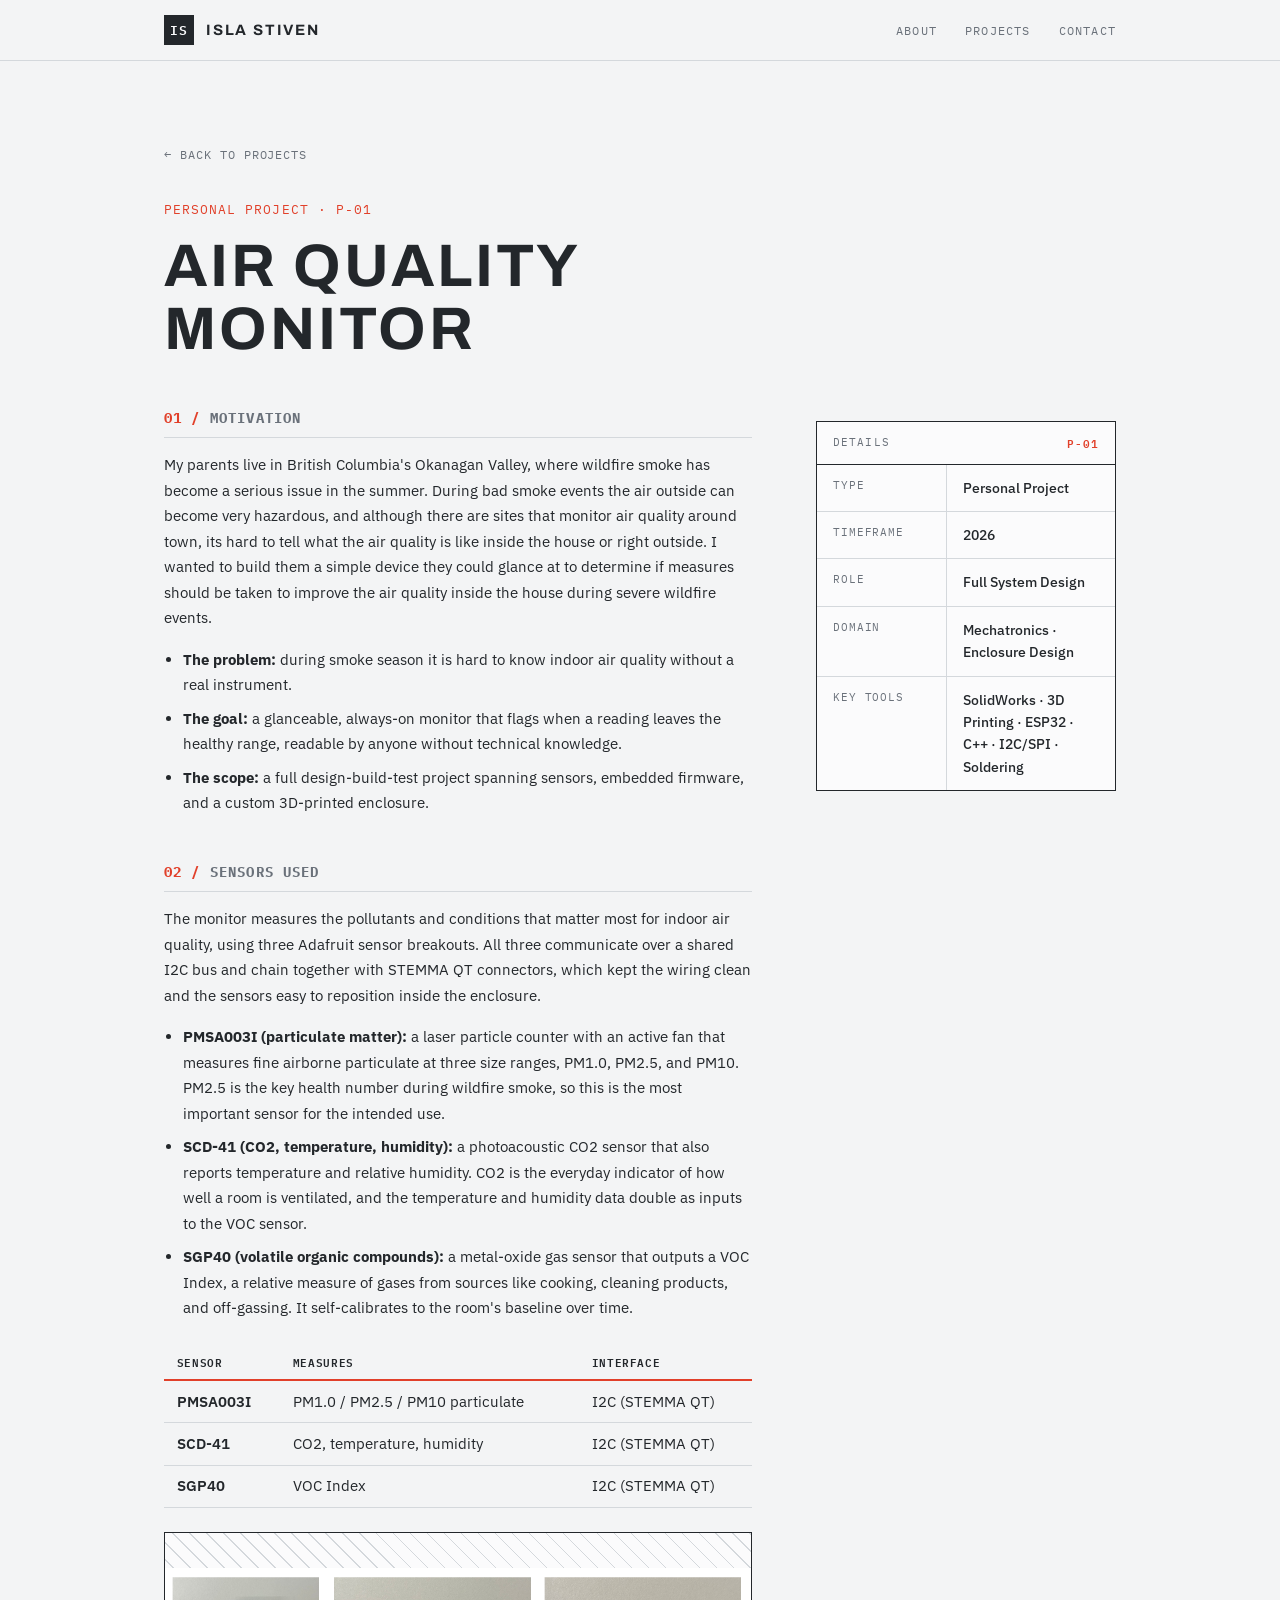
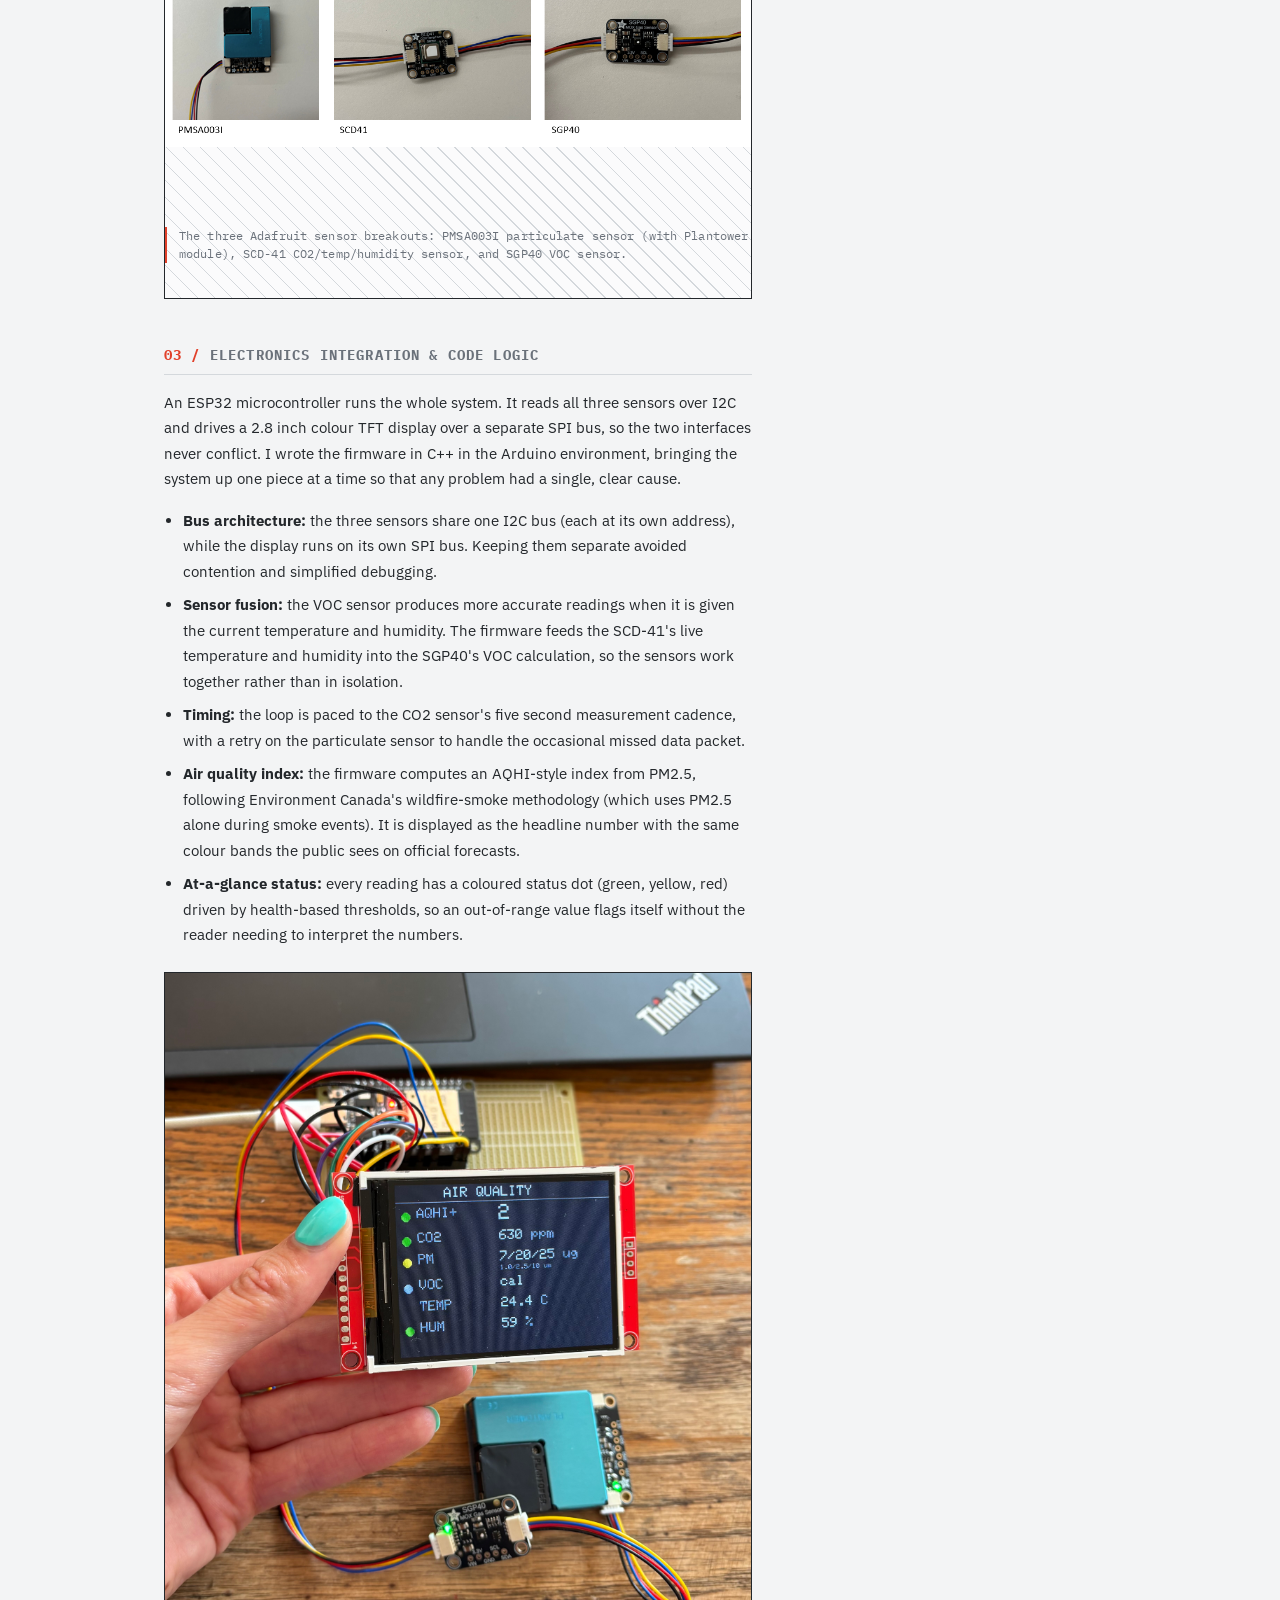
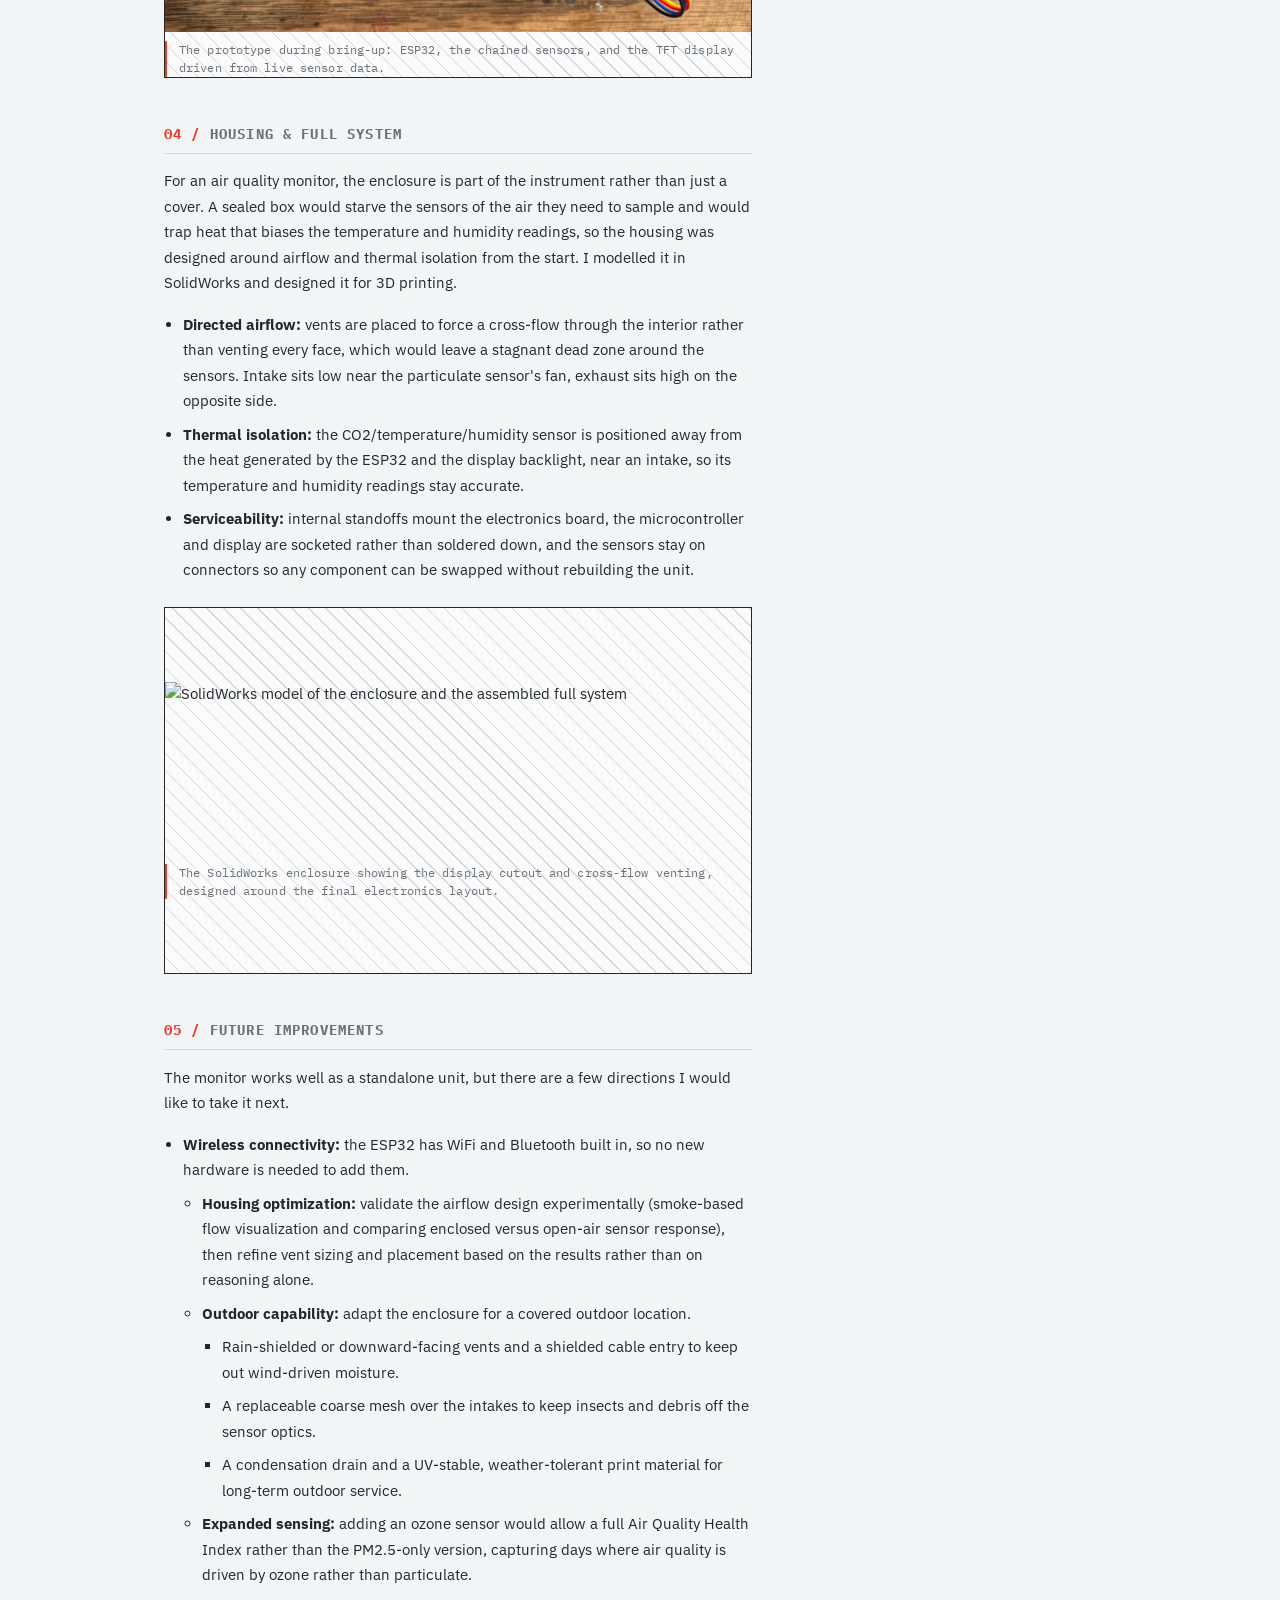
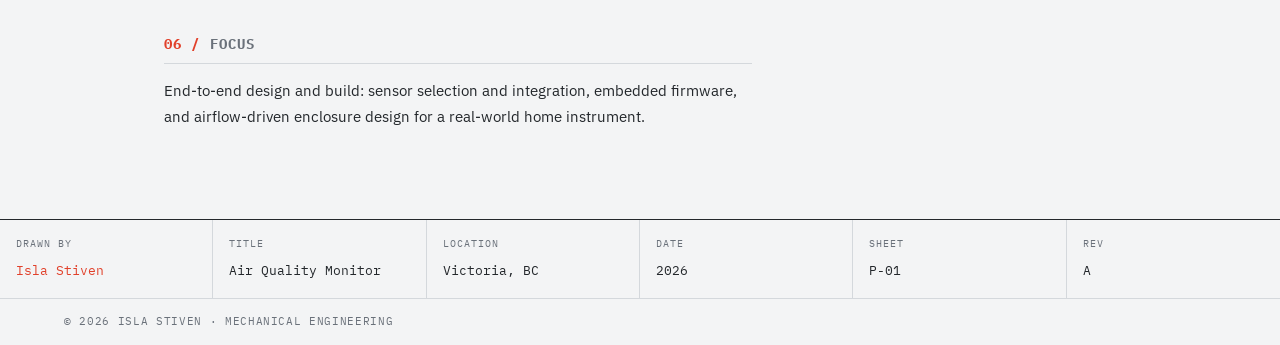
==== project-airquality.html @ faef4d37 "Update project-airquality.html" ====
<!DOCTYPE html>
<html lang="en">
<head>
<meta charset="UTF-8">
<meta name="viewport" content="width=device-width, initial-scale=1.0">
<title>Air Quality Monitor | Isla Stiven</title>
<link rel="preconnect" href="https://fonts.googleapis.com">
<link rel="preconnect" href="https://fonts.gstatic.com" crossorigin>
<link href="https://fonts.googleapis.com/css2?family=Archivo:wght@600;700;800&family=IBM+Plex+Mono:wght@400;500;600&family=IBM+Plex+Sans:wght@400;500;600&display=swap" rel="stylesheet">
<link rel="stylesheet" href="style.css">

<!-- Page-specific readability + figure styling.
     Once you're happy with this pattern across all project pages,
     move this whole <style> block into style.css and delete it from each page. -->
<style>
  /* Auto-number the sections and give each a clear, scannable header */
  .detail-body { counter-reset: sec; }

  .detail-body section { margin: 0 0 2.75rem; }
  .detail-body section:last-child { margin-bottom: 0; }

  .detail-body h4 {
    counter-increment: sec;
    font-family: var(--font-mono, "IBM Plex Mono", monospace);
    text-transform: uppercase;
    letter-spacing: 0.08em;
    font-size: 0.9rem;
    margin: 0 0 0.9rem;
    padding-bottom: 0.5rem;
    border-bottom: 1px solid var(--rule, #e4e4e4);
  }
  .detail-body h4::before {
    content: counter(sec, decimal-leading-zero) "  /  ";
    color: var(--signal, #e5533c);
  }

  /* Comfortable reading measure and rhythm */
  .detail-body p {
    line-height: 1.7;
    max-width: 68ch;
    margin: 0 0 1rem;
  }
  .detail-body p:last-child { margin-bottom: 0; }

  /* Lists read at the same measure as the prose */
  .detail-body ul {
    max-width: 68ch;
    margin: 0 0 1rem;
    padding-left: 1.2rem;
  }
  .detail-body li {
    line-height: 1.7;
    margin-bottom: 0.5rem;
  }

  /* Nested lists tighten up slightly */
  .detail-body li ul {
    margin: 0.5rem 0 0.5rem;
  }

  /* Lead paragraph of the page reads a touch larger */
  .detail-body section:first-of-type p:first-of-type {
    font-size: 1.0rem;
    color: var(--ink, #1a1a1a);
  }

  /* Figures: constrained width, centered, with a captioned block */
  .detail-body .figframe {
    max-width: 600px;
    margin: 1.5rem auto 0.6rem;
  }
  .detail-body .figframe img {
    width: 100%;
    height: auto;
    display: block;
  }
  .detail-body figcaption {
    font-family: var(--font-mono, "IBM Plex Mono", monospace);
    font-size: 0.72rem;
    line-height: 1.55;
    letter-spacing: 0.01em;
    color: var(--muted, #6b6b6b);
    margin-top: 0.6rem;
    padding-left: 0.75rem;
    border-left: 2px solid var(--signal, #e5533c);
  }

  /* Spec-sheet styling for the sensor breakdown table */
  .detail-body .table-wrap {
    max-width: 68ch;
    margin: 1.5rem 0 0.6rem;
    overflow-x: auto;
  }
  .detail-body .results-table {
    width: 100%;
    border-collapse: collapse;
    font-size: 0.92rem;
  }
  .detail-body .results-table th {
    font-family: var(--font-mono, "IBM Plex Mono", monospace);
    text-transform: uppercase;
    letter-spacing: 0.06em;
    font-size: 0.66rem;
    font-weight: 600;
    text-align: left;
    color: var(--ink, #1a1a1a);
    padding: 0.55rem 0.8rem;
    border-bottom: 2px solid var(--signal, #e5533c);
    vertical-align: bottom;
    white-space: nowrap;
  }
  .detail-body .results-table th span {
    display: block;
    font-weight: 400;
    color: var(--muted, #6b6b6b);
    letter-spacing: 0.04em;
    margin-top: 0.15rem;
  }
  .detail-body .results-table td {
    padding: 0.55rem 0.8rem;
    border-bottom: 1px solid var(--rule, #e4e4e4);
    vertical-align: top;
  }
  .detail-body .results-table td:first-child { font-weight: 600; white-space: nowrap; }
  .detail-body .table-note {
    font-family: var(--font-mono, "IBM Plex Mono", monospace);
    font-size: 0.72rem;
    line-height: 1.55;
    letter-spacing: 0.01em;
    color: var(--muted, #6b6b6b);
    margin: 0.6rem 0 0;
    padding-left: 0.75rem;
    border-left: 2px solid var(--signal, #e5533c);
    max-width: 68ch;
  }
</style>
</head>
<body>

<nav class="nav">
  <div class="wrap">
    <a class="brand" href="index.html"><span class="mark">IS</span><span class="name">Isla Stiven</span></a>
    <ul class="nav-links">
      <li><a href="index.html#about">About</a></li>
      <li><a href="index.html#projects">Projects</a></li>
      <li><a href="index.html#contact">Contact</a></li>
    </ul>
  </div>
</nav>

<header class="detail-hero">
  <div class="wrap">
    <a class="back" href="index.html#projects">&larr; Back to Projects</a>
    <p class="org">Personal Project &middot; P-01</p>
    <h1>Air Quality<br>Monitor</h1>
  </div>
</header>

<div class="wrap">
  <div class="detail-grid">
    <div class="detail-body">

      <section>
        <h4>Motivation</h4>
        <p>My parents live in British Columbia's Okanagan Valley, where wildfire smoke has become a serious issue in the summer. During bad smoke events the air outside can become very hazardous, and although there are sites that monitor air quality around town, its hard to tell what the air quality is like inside the house or right outside. I wanted to build them a simple device they could glance at to determine if measures should be taken to improve the air quality inside the house during severe wildfire events.</p>
        <ul>
          <li><b>The problem:</b> during smoke season it is hard to know indoor air quality without a real instrument.</li>
          <li><b>The goal:</b> a glanceable, always-on monitor that flags when a reading leaves the healthy range, readable by anyone without technical knowledge.</li>
          <li><b>The scope:</b> a full design-build-test project spanning sensors, embedded firmware, and a custom 3D-printed enclosure.</li>
        </ul>
      </section>

      <section>
        <h4>Sensors Used</h4>
        <p>The monitor measures the pollutants and conditions that matter most for indoor air quality, using three Adafruit sensor breakouts. All three communicate over a shared I2C bus and chain together with STEMMA QT connectors, which kept the wiring clean and the sensors easy to reposition inside the enclosure.</p>
        <ul>
          <li><b>PMSA003I (particulate matter):</b> a laser particle counter with an active fan that measures fine airborne particulate at three size ranges, PM1.0, PM2.5, and PM10. PM2.5 is the key health number during wildfire smoke, so this is the most important sensor for the intended use.</li>
          <li><b>SCD-41 (CO2, temperature, humidity):</b> a photoacoustic CO2 sensor that also reports temperature and relative humidity. CO2 is the everyday indicator of how well a room is ventilated, and the temperature and humidity data double as inputs to the VOC sensor.</li>
          <li><b>SGP40 (volatile organic compounds):</b> a metal-oxide gas sensor that outputs a VOC Index, a relative measure of gases from sources like cooking, cleaning products, and off-gassing. It self-calibrates to the room's baseline over time.</li>
        </ul>
        <div class="table-wrap">
          <table class="results-table">
            <thead>
              <tr>
                <th>Sensor</th>
                <th>Measures</th>
                <th>Interface</th>
              </tr>
            </thead>
            <tbody>
              <tr><td>PMSA003I</td><td>PM1.0 / PM2.5 / PM10 particulate</td><td>I2C (STEMMA QT)</td></tr>
              <tr><td>SCD-41</td><td>CO2, temperature, humidity</td><td>I2C (STEMMA QT)</td></tr>
              <tr><td>SGP40</td><td>VOC Index</td><td>I2C (STEMMA QT)</td></tr>
            </tbody>
          </table>
        </div>
        <figure class="figframe">
          <img src="aqm_sensors.png" alt="The three Adafruit sensor breakouts">
          <figcaption>The three Adafruit sensor breakouts: PMSA003I particulate sensor (with Plantower module), SCD-41 CO2/temp/humidity sensor, and SGP40 VOC sensor.</figcaption>
        </figure>
      </section>

      <section>
        <h4>Electronics Integration &amp; Code Logic</h4>
        <p>An ESP32 microcontroller runs the whole system. It reads all three sensors over I2C and drives a 2.8 inch colour TFT display over a separate SPI bus, so the two interfaces never conflict. I wrote the firmware in C++ in the Arduino environment, bringing the system up one piece at a time so that any problem had a single, clear cause.</p>
        <ul>
          <li><b>Bus architecture:</b> the three sensors share one I2C bus (each at its own address), while the display runs on its own SPI bus. Keeping them separate avoided contention and simplified debugging.</li>
          <li><b>Sensor fusion:</b> the VOC sensor produces more accurate readings when it is given the current temperature and humidity. The firmware feeds the SCD-41's live temperature and humidity into the SGP40's VOC calculation, so the sensors work together rather than in isolation.</li>
          <li><b>Timing:</b> the loop is paced to the CO2 sensor's five second measurement cadence, with a retry on the particulate sensor to handle the occasional missed data packet.</li>
          <li><b>Air quality index:</b> the firmware computes an AQHI-style index from PM2.5, following Environment Canada's wildfire-smoke methodology (which uses PM2.5 alone during smoke events). It is displayed as the headline number with the same colour bands the public sees on official forecasts.</li>
          <li><b>At-a-glance status:</b> every reading has a coloured status dot (green, yellow, red) driven by health-based thresholds, so an out-of-range value flags itself without the reader needing to interpret the numbers.</li>
        </ul>
        <figure class="figframe">
          <img src="aqm_electronics.jpeg" alt="ESP32 wired to the sensor chain and display on a solderable breadboard">
          <figcaption>The prototype during bring-up: ESP32, the chained sensors, and the TFT display driven from live sensor data.</figcaption>
        </figure>
      </section>

      <section>
        <h4>Housing &amp; Full System</h4>
        <p>For an air quality monitor, the enclosure is part of the instrument rather than just a cover. A sealed box would starve the sensors of the air they need to sample and would trap heat that biases the temperature and humidity readings, so the housing was designed around airflow and thermal isolation from the start. I modelled it in SolidWorks and designed it for 3D printing.</p>
        <ul>
          <li><b>Directed airflow:</b> vents are placed to force a cross-flow through the interior rather than venting every face, which would leave a stagnant dead zone around the sensors. Intake sits low near the particulate sensor's fan, exhaust sits high on the opposite side.</li>
          <li><b>Thermal isolation:</b> the CO2/temperature/humidity sensor is positioned away from the heat generated by the ESP32 and the display backlight, near an intake, so its temperature and humidity readings stay accurate.</li>
          <li><b>Serviceability:</b> internal standoffs mount the electronics board, the microcontroller and display are socketed rather than soldered down, and the sensors stay on connectors so any component can be swapped without rebuilding the unit.</li>
        </ul>
        <figure class="figframe">
          <img src="aqm_housing.jpeg" alt="SolidWorks model of the enclosure and the assembled full system">
          <figcaption>The SolidWorks enclosure showing the display cutout and cross-flow venting, designed around the final electronics layout.</figcaption>
        </figure>
      </section>

      <section>
        <h4>Future Improvements</h4>
        <p>The monitor works well as a standalone unit, but there are a few directions I would like to take it next.</p>
        <ul>
          <li><b>Wireless connectivity:</b> the ESP32 has WiFi and Bluetooth built in, so no new hardware is needed to add them.
            <ul>
          </li>
          <li><b>Housing optimization:</b> validate the airflow design experimentally (smoke-based flow visualization and comparing enclosed versus open-air sensor response), then refine vent sizing and placement based on the results rather than on reasoning alone.</li>
          <li><b>Outdoor capability:</b> adapt the enclosure for a covered outdoor location.
            <ul>
              <li>Rain-shielded or downward-facing vents and a shielded cable entry to keep out wind-driven moisture.</li>
              <li>A replaceable coarse mesh over the intakes to keep insects and debris off the sensor optics.</li>
              <li>A condensation drain and a UV-stable, weather-tolerant print material for long-term outdoor service.</li>
            </ul>
          </li>
          <li><b>Expanded sensing:</b> adding an ozone sensor would allow a full Air Quality Health Index rather than the PM2.5-only version, capturing days where air quality is driven by ozone rather than particulate.</li>
        </ul>
      </section>

      <section>
        <h4>Focus</h4>
        <p>End-to-end design and build: sensor selection and integration, embedded firmware, and airflow-driven enclosure design for a real-world home instrument.</p>
      </section>

    </div>

    <dl class="titleblock">
      <div class="tb-top"><span>Details</span><b>P-01</b></div>
      <div class="tb-row"><dt>Type</dt><dd>Personal Project</dd></div>
      <div class="tb-row"><dt>Timeframe</dt><dd>2026</dd></div>
      <div class="tb-row"><dt>Role</dt><dd>Full System Design</dd></div>
      <div class="tb-row"><dt>Domain</dt><dd>Mechatronics &middot; Enclosure Design</dd></div>
      <div class="tb-row"><dt>Key Tools</dt><dd>SolidWorks &middot; 3D Printing &middot; ESP32 &middot; C++ &middot; I2C/SPI &middot; Soldering</dd></div>
    </dl>
  </div>
</div>

<footer>
  <div class="titlegrid">
    <div class="tg"><span class="k">Drawn By</span><span class="v sig">Isla Stiven</span></div>
    <div class="tg"><span class="k">Title</span><span class="v">Air Quality Monitor</span></div>
    <div class="tg"><span class="k">Location</span><span class="v">Victoria, BC</span></div>
    <div class="tg"><span class="k">Date</span><span class="v">2026</span></div>
    <div class="tg"><span class="k">Sheet</span><span class="v">P-01</span></div>
    <div class="tg"><span class="k">Rev</span><span class="v">A</span></div>
  </div>
  <div class="footnote">&copy; 2026 Isla Stiven &middot; Mechanical Engineering</div>
</footer>

</body>
</html>
---- style.css ----
/* =========================================================
   Isla Stiven - Engineering Portfolio
   Design language: technical drawing / instrumentation
   - drafting-paper ground, graphite ink, one redline signal
   - Archivo (display nameplate) + IBM Plex Sans/Mono
   - signature motifs: dimension lines + title block
   ========================================================= */

:root {
  --paper:        #F3F4F5;
  --paper-2:      #FBFBFC;
  --ink:          #23272B;
  --muted:        #6A717A;
  --rule:         #D4D8DC;
  --rule-strong:  #B3B9C0;
  --signal:       #E1402A;   /* redline — engineering revision markup */
  --signal-ink:   #B4301F;

  --font-display: "Archivo", system-ui, sans-serif;
  --font-body:    "IBM Plex Sans", system-ui, sans-serif;
  --font-mono:    "IBM Plex Mono", ui-monospace, monospace;

  --wrap: 1080px;
  --gutter: clamp(20px, 5vw, 64px);
}

* { box-sizing: border-box; }

html { scroll-behavior: smooth; }

body {
  margin: 0;
  background: var(--paper);
  color: var(--ink);
  font-family: var(--font-body);
  font-size: 15px;
  line-height: 1.6;
  -webkit-font-smoothing: antialiased;
  text-rendering: optimizeLegibility;
}

/* ---- shared primitives ------------------------------------------------- */

.wrap { max-width: var(--wrap); margin: 0 auto; padding: 0 var(--gutter); }

a { color: inherit; }

.mono {
  font-family: var(--font-mono);
  font-size: 12px;
  letter-spacing: 0.08em;
  text-transform: uppercase;
  color: var(--muted);
}

/* section eyebrow: coordinate-style label, e.g. "01 / ABOUT" */
.eyebrow {
  font-family: var(--font-mono);
  font-size: 12px;
  letter-spacing: 0.14em;
  text-transform: uppercase;
  color: var(--muted);
  display: flex;
  align-items: center;
  gap: 12px;
  margin: 0 0 32px;
}
.eyebrow::after {
  content: "";
  flex: 1;
  height: 1px;
  background: var(--rule);
}
.eyebrow b { color: var(--signal); font-weight: 600; }

/* dimension line: a measured span with arrow ticks + a callout value */
.dimline {
  display: flex;
  align-items: center;
  gap: 10px;
  font-family: var(--font-mono);
  font-size: 12px;
  letter-spacing: 0.1em;
  text-transform: uppercase;
  color: var(--muted);
}
.dimline .rail {
  position: relative;
  height: 1px;
  background: var(--ink);
  flex: 0 0 auto;
  width: 96px;
}
.dimline .rail::before,
.dimline .rail::after {
  content: "";
  position: absolute;
  top: -3px;
  width: 1px;
  height: 7px;
  background: var(--ink);
}
.dimline .rail::before { left: 0; }
.dimline .rail::after  { right: 0; }
.dimline .tag { white-space: nowrap; }
.dimline .tag b { color: var(--ink); font-weight: 500; }

/* ---- top nav ----------------------------------------------------------- */

.nav {
  position: sticky;
  top: 0;
  z-index: 50;
  background: color-mix(in srgb, var(--paper) 88%, transparent);
  backdrop-filter: blur(8px);
  border-bottom: 1px solid var(--rule);
}
.nav .wrap {
  display: flex;
  align-items: center;
  justify-content: space-between;
  height: 60px;
}
.brand {
  display: flex;
  align-items: center;
  gap: 12px;
  text-decoration: none;
  color: var(--ink);
}
.brand .mark {
  font-family: var(--font-mono);
  font-weight: 600;
  font-size: 13px;
  letter-spacing: 0.04em;
  color: var(--paper-2);
  background: var(--ink);
  width: 30px;
  height: 30px;
  display: grid;
  place-items: center;
}
.brand .name {
  font-family: var(--font-display);
  font-weight: 700;
  font-size: 15px;
  letter-spacing: 0.12em;
  text-transform: uppercase;
}
.nav-links {
  display: flex;
  gap: 28px;
  list-style: none;
  margin: 0;
  padding: 0;
}
.nav-links a {
  font-family: var(--font-mono);
  font-size: 12px;
  letter-spacing: 0.1em;
  text-transform: uppercase;
  text-decoration: none;
  color: var(--muted);
  padding: 4px 0;
  position: relative;
  transition: color 0.2s;
}
.nav-links a::after {
  content: "";
  position: absolute;
  left: 0; bottom: -2px;
  width: 0; height: 1.5px;
  background: var(--signal);
  transition: width 0.22s ease;
}
.nav-links a:hover { color: var(--ink); }
.nav-links a:hover::after { width: 100%; }

/* ---- hero -------------------------------------------------------------- */
.hero {
  position: relative;
  padding: clamp(28px, 4vh, 52px) 0 clamp(24px, 3.5vh, 40px);
  overflow: hidden;
}
/* faint coordinate grid — drafting vellum */
.hero::before {
  content: "";
  position: absolute;
  inset: 0;
  background-image:
    linear-gradient(var(--rule) 1px, transparent 1px),
    linear-gradient(90deg, var(--rule) 1px, transparent 1px);
  background-size: 46px 46px;
  opacity: 0.35;
  -webkit-mask-image: radial-gradient(circle at 30% 40%, #000 0%, transparent 78%);
          mask-image: radial-gradient(circle at 30% 40%, #000 0%, transparent 78%);
  pointer-events: none;
}
.hero .wrap { position: relative; }
.hero .kicker {
  font-family: var(--font-mono);
  font-size: 12px;
  letter-spacing: 0.16em;
  text-transform: uppercase;
  color: var(--signal);
  margin: 0 0 20px;
}
.hero h1 {
  font-family: var(--font-display);
  font-weight: 700;
  text-transform: uppercase;
  letter-spacing: 0.06em;
  line-height: 1.0;
  font-size: clamp(38px, 5.5vw, 60px);
  margin: 0;
}
.hero .role {
  font-family: var(--font-body);
  font-weight: 500;
  font-size: clamp(17px, 2.4vw, 22px);
  margin: 12px 0 0;
  color: var(--ink);
}
.hero .role span { color: var(--muted); }
.hero .lede {
  max-width: 54ch;
  margin: 22px 0 0;
  color: var(--muted);
  font-size: 17px;
}
.hero .dimwrap { margin-top: 28px; }

/* ---- generic section --------------------------------------------------- */

section { padding: clamp(64px, 10vh, 120px) 0; }
.section-line { border-top: 1px solid var(--rule); }

h2.head {
  font-family: var(--font-display);
  font-weight: 600;
  text-transform: uppercase;
  letter-spacing: 0.05em;
  font-size: clamp(26px, 4.5vw, 40px);
  line-height: 1.06;
  margin: 0 0 28px;
}

/* ---- about ------------------------------------------------------------- */

.about-grid {
  display: grid;
  grid-template-columns: 1.15fr 0.85fr;
  gap: clamp(32px, 6vw, 72px);
  align-items: start;
}
.about-prose p { margin: 0 0 18px; }
.about-prose p:last-child { margin-bottom: 0; }
.about-prose .strong { color: var(--ink); font-weight: 500; }

/* title-block spec sheet (signature) */
.titleblock {
  border: 1.5px solid var(--ink);
  background: var(--paper-2);
}
.titleblock .tb-top {
  display: flex;
  align-items: center;
  justify-content: space-between;
  padding: 12px 16px;
  border-bottom: 1.5px solid var(--ink);
  font-family: var(--font-mono);
  font-size: 11px;
  letter-spacing: 0.1em;
  text-transform: uppercase;
  color: var(--muted);
}
.titleblock .tb-top b { color: var(--signal); font-weight: 600; }
.tb-row {
  display: grid;
  grid-template-columns: 1fr 1.3fr;
  border-bottom: 1px solid var(--rule);
}
.tb-row:last-child { border-bottom: 0; }
.tb-row dt {
  font-family: var(--font-mono);
  font-size: 11px;
  letter-spacing: 0.08em;
  text-transform: uppercase;
  color: var(--muted);
  padding: 12px 16px;
  margin: 0;
  border-right: 1px solid var(--rule);
}
.tb-row dd {
  margin: 0;
  padding: 12px 16px;
  font-size: 14px;
  font-weight: 500;
}

/* tool chips */
.tools {
  margin-top: 40px;
  display: flex;
  flex-wrap: wrap;
  gap: 8px;
}
.chip {
  font-family: var(--font-mono);
  font-size: 11px;
  letter-spacing: 0.06em;
  text-transform: uppercase;
  color: var(--ink);
  border: 1px solid var(--rule-strong);
  padding: 6px 11px;
  background: var(--paper-2);
}

/* ---- projects ---------------------------------------------------------- */

.proj-list { border-top: 1px solid var(--rule); }

.proj {
  display: grid;
  grid-template-columns: 88px 1fr auto;
  gap: clamp(16px, 4vw, 48px);
  align-items: baseline;
  padding: 30px 8px;
  border-bottom: 1px solid var(--rule);
  text-decoration: none;
  color: inherit;
  position: relative;
  transition: background 0.25s, padding-left 0.25s;
}
.proj:hover { background: var(--paper-2); padding-left: 20px; }
.proj:hover .proj-idx { color: var(--signal); }
.proj:hover .proj-go { color: var(--signal); transform: translateX(4px); }

.proj-idx {
  font-family: var(--font-mono);
  font-size: 13px;
  letter-spacing: 0.06em;
  color: var(--muted);
  transition: color 0.2s;
  padding-top: 5px;
}
.proj-main h3 {
  font-family: var(--font-display);
  font-weight: 700;
  font-size: clamp(20px, 3vw, 28px);
  line-height: 1.1;
  margin: 0 0 6px;
}
.proj-org {
  font-family: var(--font-mono);
  font-size: 12px;
  letter-spacing: 0.06em;
  text-transform: uppercase;
  color: var(--muted);
  margin: 0 0 12px;
}
.proj-desc { margin: 0; color: var(--muted); max-width: 60ch; font-size: 16px; }
.proj-go {
  font-family: var(--font-mono);
  font-size: 12px;
  letter-spacing: 0.08em;
  text-transform: uppercase;
  color: var(--muted);
  white-space: nowrap;
  align-self: center;
  transition: color 0.2s, transform 0.2s;
}

/* ---- contact ----------------------------------------------------------- */

.contact-grid {
  display: grid;
  grid-template-columns: 1fr auto;
  gap: clamp(24px, 5vw, 56px);
  align-items: end;
}
.contact-lede { max-width: 46ch; color: var(--muted); margin: 0; }
.contact-actions { display: flex; flex-wrap: wrap; gap: 12px; }
.btn {
  font-family: var(--font-mono);
  font-size: 12px;
  letter-spacing: 0.08em;
  text-transform: uppercase;
  text-decoration: none;
  color: var(--ink);
  border: 1.5px solid var(--ink);
  padding: 13px 20px;
  background: transparent;
  transition: background 0.2s, color 0.2s;
  white-space: nowrap;
}
.btn:hover { background: var(--ink); color: var(--paper-2); }
.btn.signal { border-color: var(--signal); color: var(--signal); }
.btn.signal:hover { background: var(--signal); color: var(--paper-2); }

/* ---- footer: engineering title block ----------------------------------- */

footer { border-top: 1.5px solid var(--ink); }
.titlegrid {
  display: grid;
  grid-template-columns: repeat(6, 1fr);
}
.tg {
  border-right: 1px solid var(--rule);
  padding: 16px var(--gutter-cell, 16px);
}
.titlegrid .tg:last-child { border-right: 0; }
.tg .k {
  font-family: var(--font-mono);
  font-size: 10px;
  letter-spacing: 0.1em;
  text-transform: uppercase;
  color: var(--muted);
  display: block;
  margin-bottom: 6px;
}
.tg .v {
  font-family: var(--font-mono);
  font-size: 13px;
  color: var(--ink);
}
.tg .v.sig { color: var(--signal); }
.footnote {
  border-top: 1px solid var(--rule);
  padding: 14px var(--gutter);
  font-family: var(--font-mono);
  font-size: 11px;
  letter-spacing: 0.06em;
  color: var(--muted);
  text-transform: uppercase;
}

/* ---- project detail pages ---------------------------------------------- */

.detail-hero { padding: clamp(56px, 9vh, 100px) 0 clamp(32px, 5vh, 56px); }
.back {
  font-family: var(--font-mono);
  font-size: 12px;
  letter-spacing: 0.08em;
  text-transform: uppercase;
  color: var(--muted);
  text-decoration: none;
  display: inline-flex;
  gap: 8px;
  margin-bottom: 36px;
  transition: color 0.2s;
}
.back:hover { color: var(--signal); }
.detail-hero h1 {
  font-family: var(--font-display);
  font-weight: 700;
  text-transform: uppercase;
  letter-spacing: 0.05em;
  line-height: 1.05;
  font-size: clamp(34px, 6.5vw, 60px);
  margin: 14px 0 0;
}
.detail-hero .org {
  font-family: var(--font-mono);
  font-size: 13px;
  letter-spacing: 0.08em;
  text-transform: uppercase;
  color: var(--signal);
  margin: 0;
}

.detail-grid {
  display: grid;
  grid-template-columns: 1fr 300px;
  gap: clamp(32px, 6vw, 64px);
  align-items: start;
  padding-bottom: clamp(64px, 10vh, 120px);
}

/* Detail-page sections space themselves with a compact margin.
   Without this they also pick up the large landing-page `section`
   padding above, which stacks up to ~240px of empty space between them. */
.detail-body section { padding: 0; margin: 0 0 1.8rem; }
.detail-body section:first-child { margin-top: 0; }
.detail-body section:last-child { margin-bottom: 0; }

.detail-body h4 {
  font-family: var(--font-mono);
  font-size: 12px;
  letter-spacing: 0.12em;
  text-transform: uppercase;
  color: var(--muted);
  margin: 36px 0 14px;
}
.detail-body h4:first-child { margin-top: 0; }
.detail-body p { margin: 0 0 16px; }
.detail-body ul { margin: 0; padding-left: 20px; }
.detail-body li { margin-bottom: 10px; }

/* Lead paragraph on detail pages matches the rest of the body text.
   Each project page's own <style> block enlarges the first paragraph
   of the first section; this overrides that so the intro is uniform.
   The leading `body` raises specificity so it wins over the per-page rule. */
body .detail-body section:first-of-type p:first-of-type { font-size: inherit; }

/* image placeholder frame */
.figframe {
  border: 1.5px solid var(--ink);
  background:
    repeating-linear-gradient(45deg,
      transparent, transparent 11px,
      var(--rule) 11px, var(--rule) 12px),
    var(--paper-2);
  aspect-ratio: 16 / 10;
  display: grid;
  place-items: center;
  margin: 8px 0 32px;
}
.figframe span {
  font-family: var(--font-mono);
  font-size: 11px;
  letter-spacing: 0.1em;
  text-transform: uppercase;
  color: var(--muted);
  background: var(--paper);
  padding: 8px 14px;
  border: 1px solid var(--rule-strong);
}
.figframe img { width: 100%; height: 100%; object-fit: cover; display: block; }

/* ---- reveal animation -------------------------------------------------- */

.reveal { opacity: 0; transform: translateY(16px); transition: opacity 0.7s ease, transform 0.7s ease; }
.reveal.in { opacity: 1; transform: none; }

@media (prefers-reduced-motion: reduce) {
  html { scroll-behavior: auto; }
  .reveal { opacity: 1; transform: none; transition: none; }
  * { animation: none !important; }
}

/* ---- responsive -------------------------------------------------------- */

@media (max-width: 820px) {
  .about-grid { grid-template-columns: 1fr; }
  .detail-grid { grid-template-columns: 1fr; }
  .contact-grid { grid-template-columns: 1fr; align-items: start; }
  .titlegrid { grid-template-columns: repeat(3, 1fr); }
  .tg:nth-child(3) { border-right: 0; }
  .tg { border-bottom: 1px solid var(--rule); }
  .proj { grid-template-columns: 54px 1fr; }
  .proj-go { display: none; }
}
@media (max-width: 520px) {
  .nav-links { gap: 18px; }
  .titlegrid { grid-template-columns: repeat(2, 1fr); }
  .tg:nth-child(3) { border-right: 1px solid var(--rule); }
  .tg:nth-child(2n) { border-right: 0; }
}
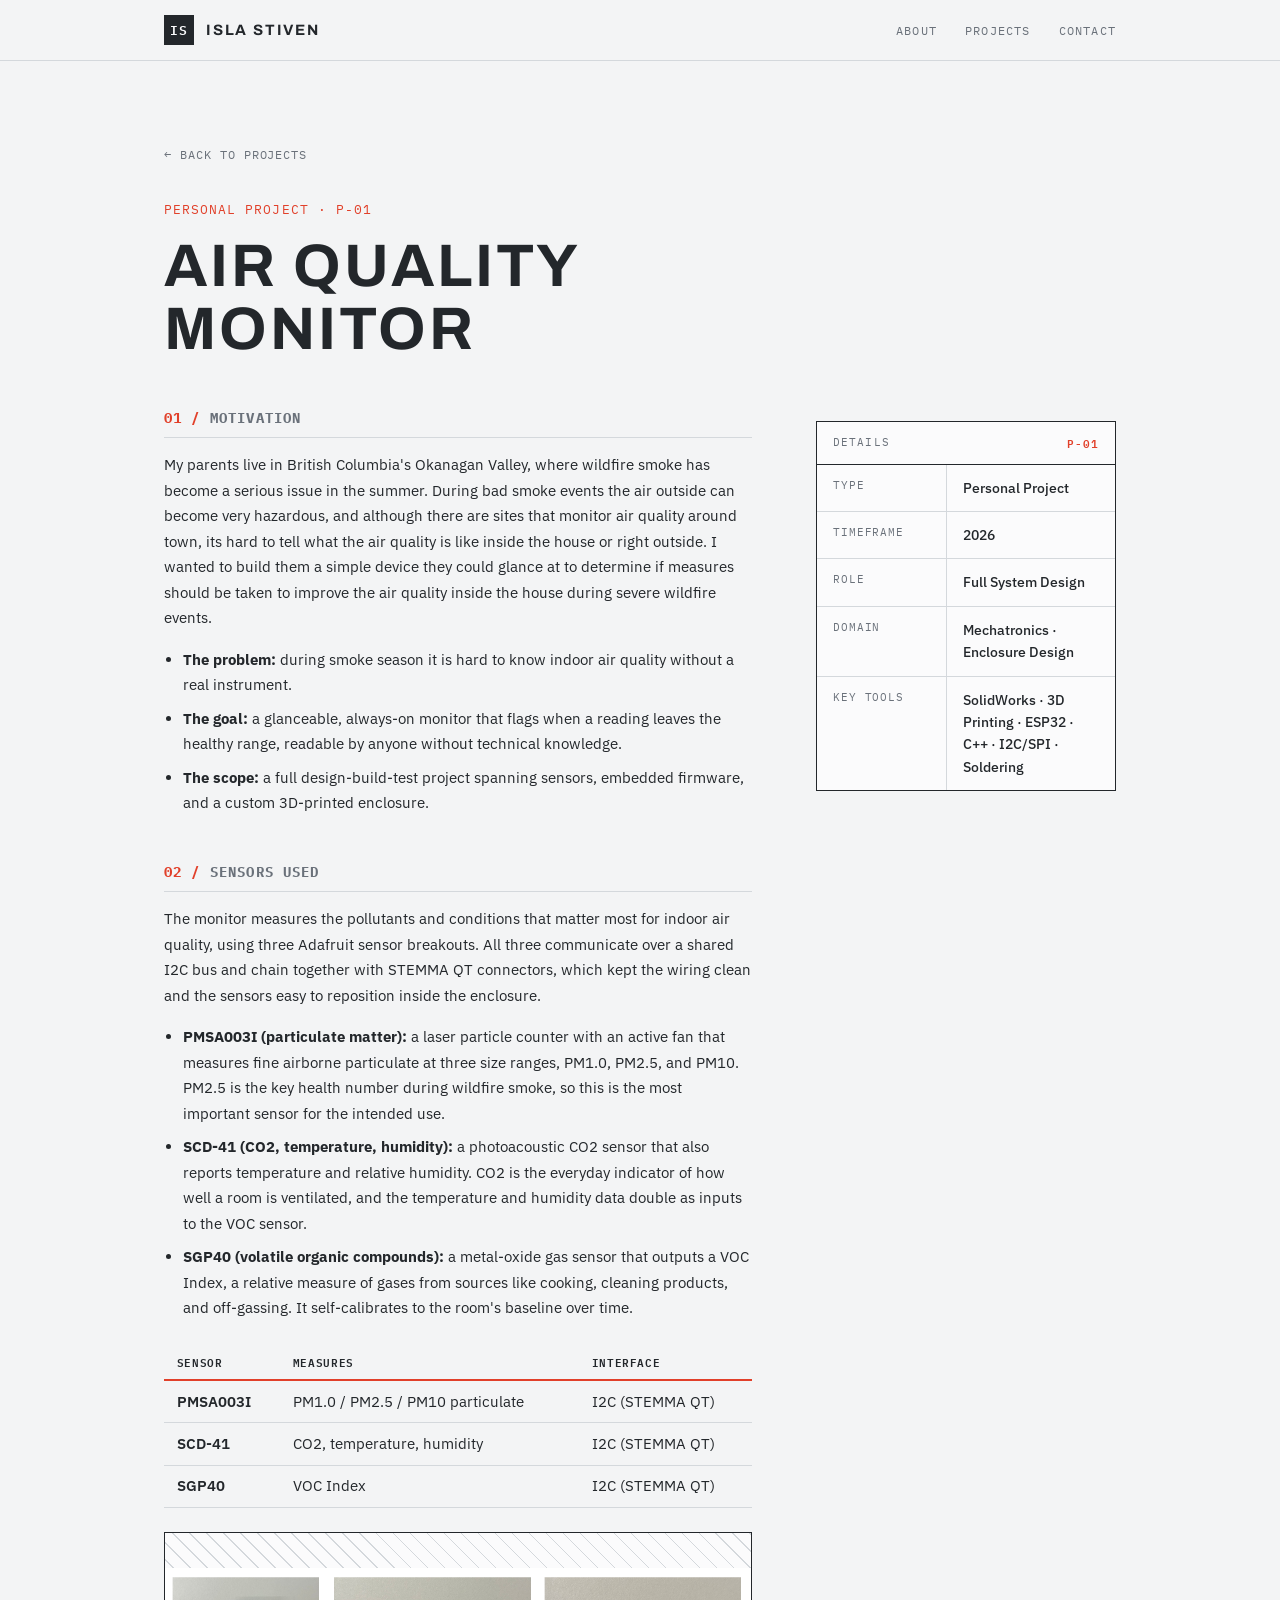
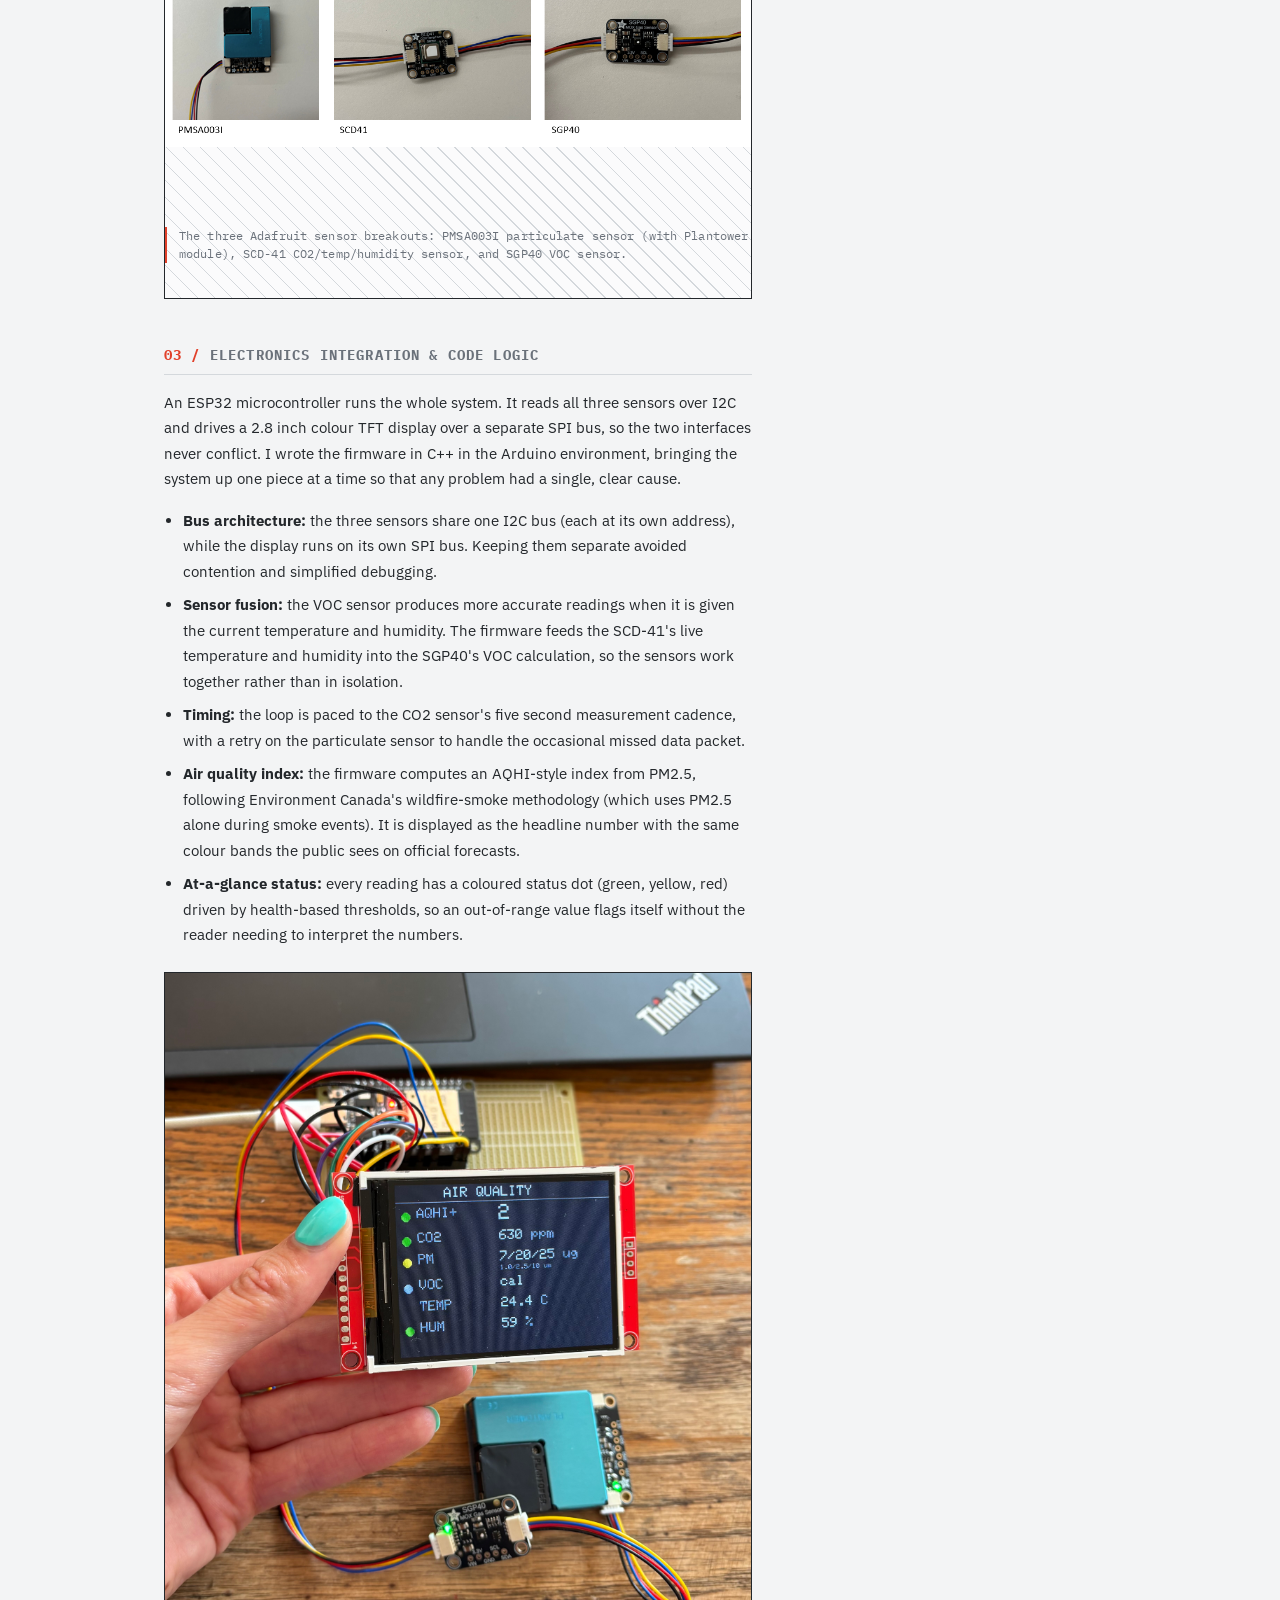
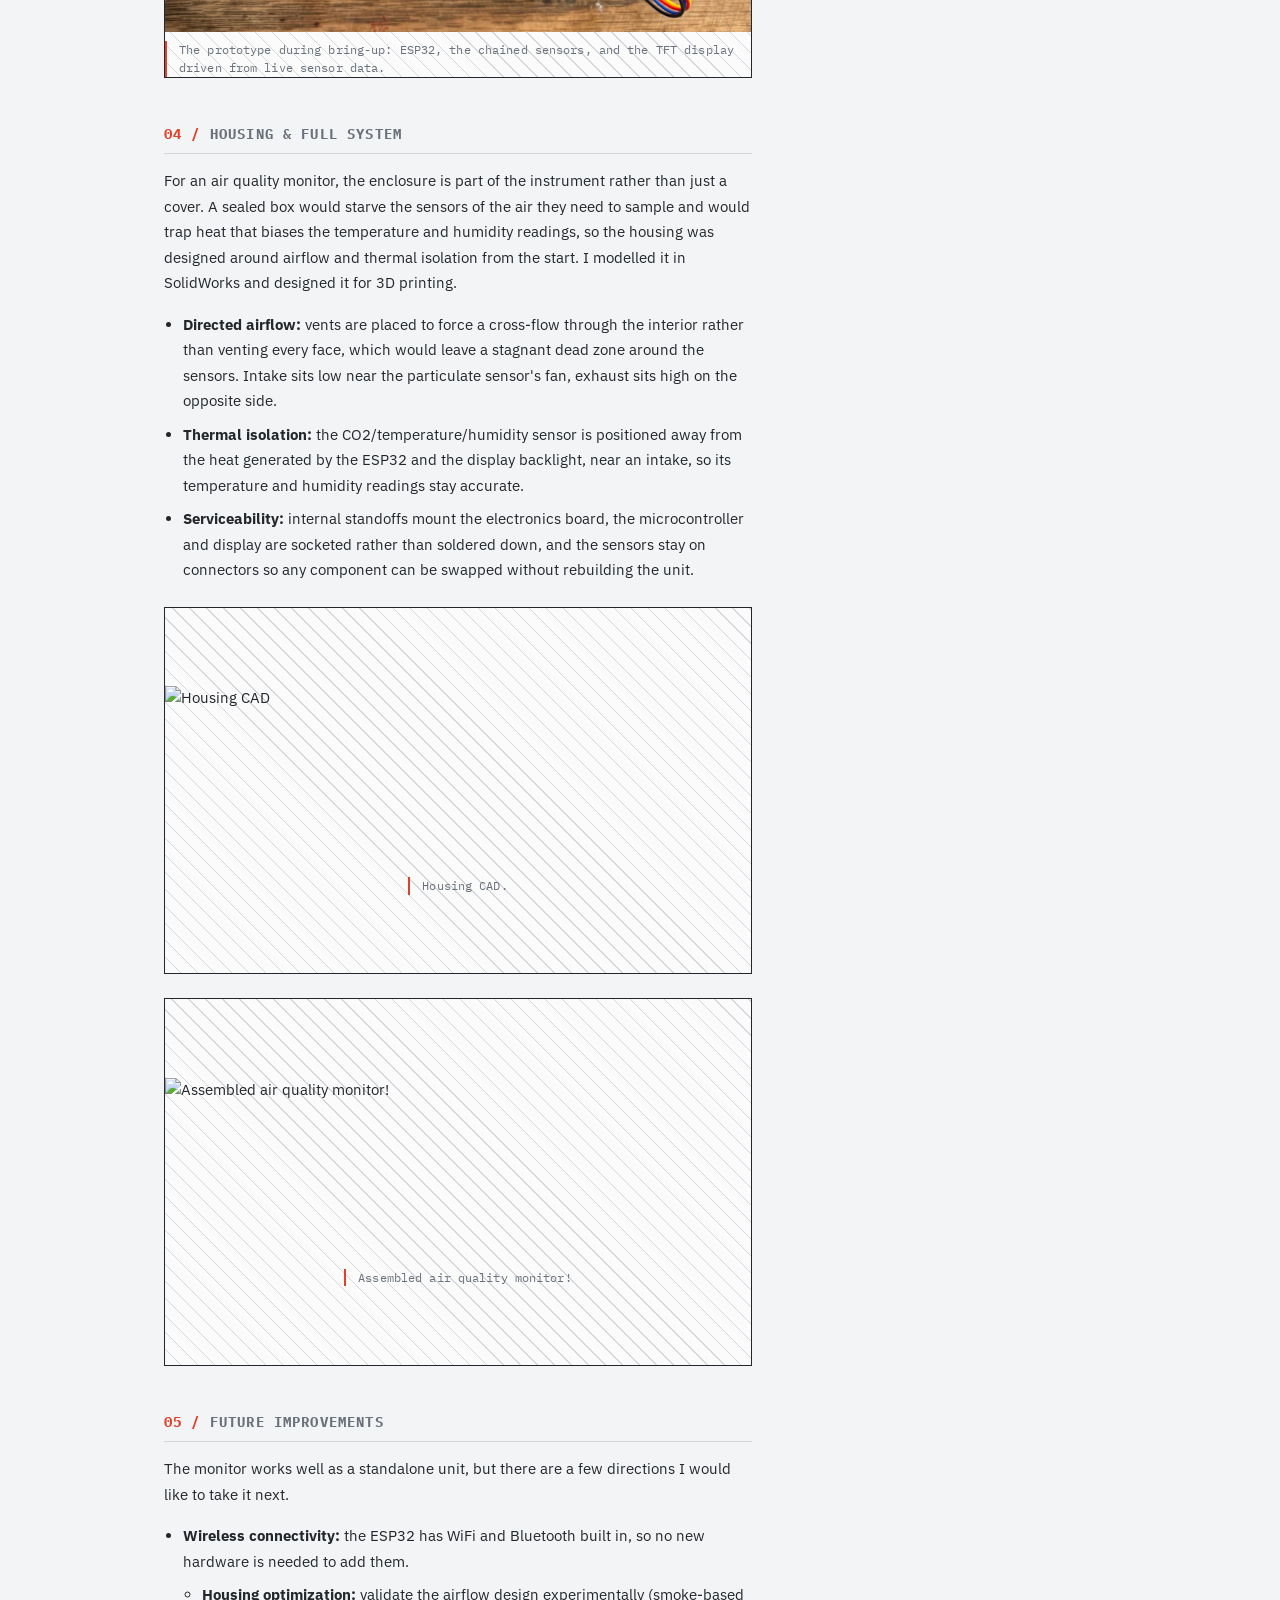
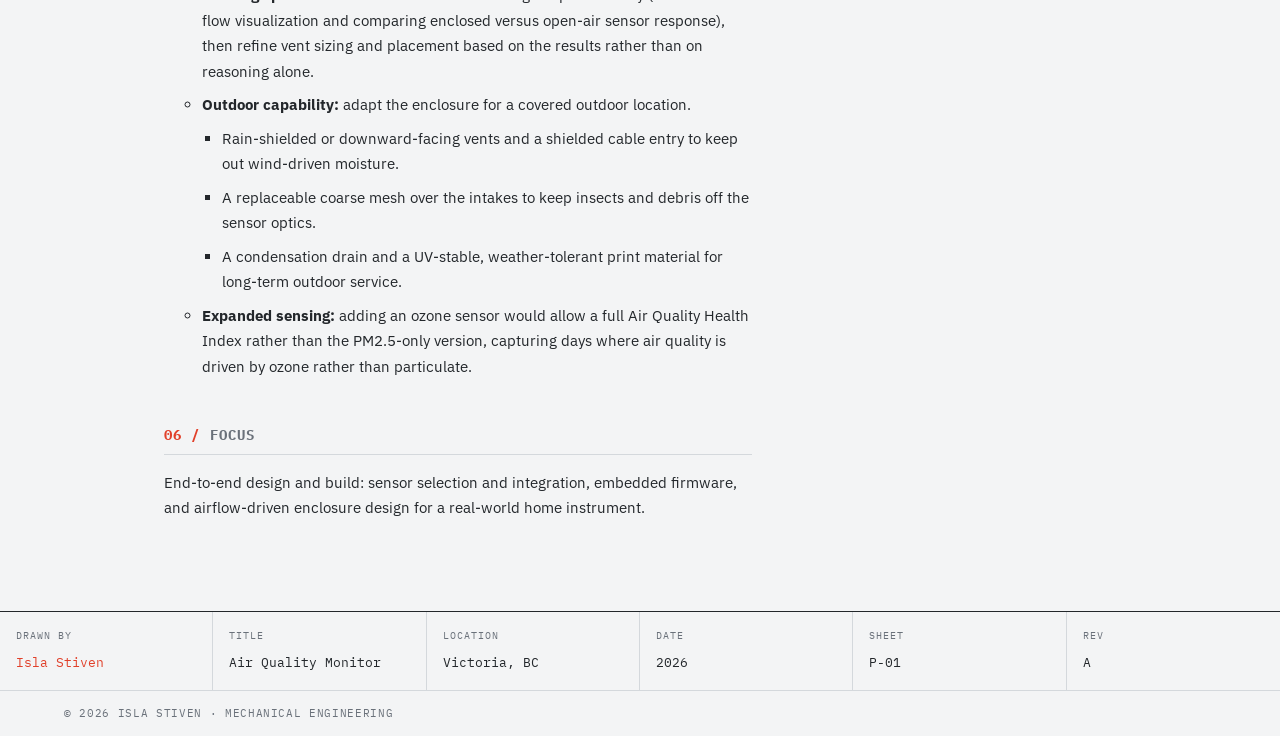
==== commit a0399bd0: "Update project-airquality.html" ====
--- a/project-airquality.html
+++ b/project-airquality.html
@@ -225,8 +225,12 @@
           <li><b>Serviceability:</b> internal standoffs mount the electronics board, the microcontroller and display are socketed rather than soldered down, and the sensors stay on connectors so any component can be swapped without rebuilding the unit.</li>
         </ul>
         <figure class="figframe">
-          <img src="aqm_housing.jpeg" alt="SolidWorks model of the enclosure and the assembled full system">
-          <figcaption>The SolidWorks enclosure showing the display cutout and cross-flow venting, designed around the final electronics layout.</figcaption>
+          <img src="aqm_.png" alt="Housing CAD">
+          <figcaption>Housing CAD.</figcaption>
+        </figure>
+        <figure class="figframe">
+          <img src="aqm_built.png" alt="Assembled air quality monitor!">
+          <figcaption>Assembled air quality monitor!</figcaption>
         </figure>
       </section>
 
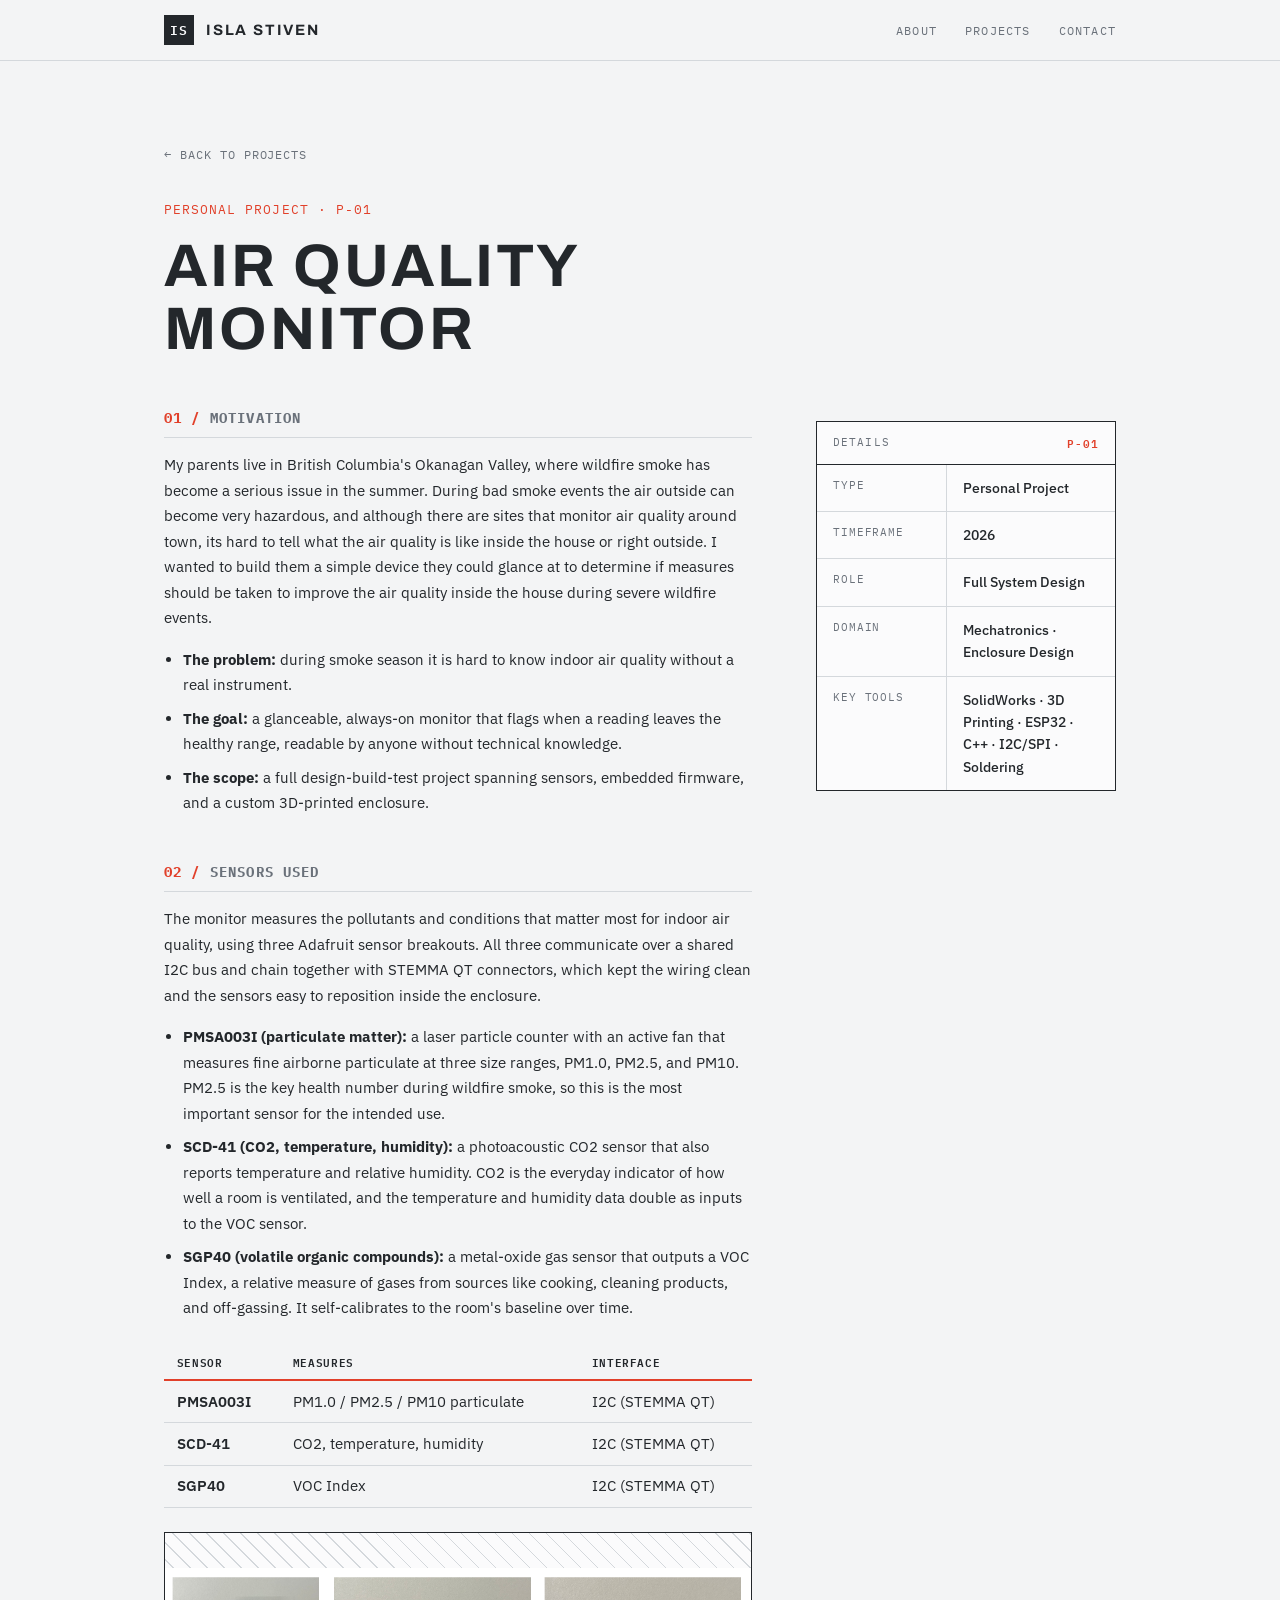
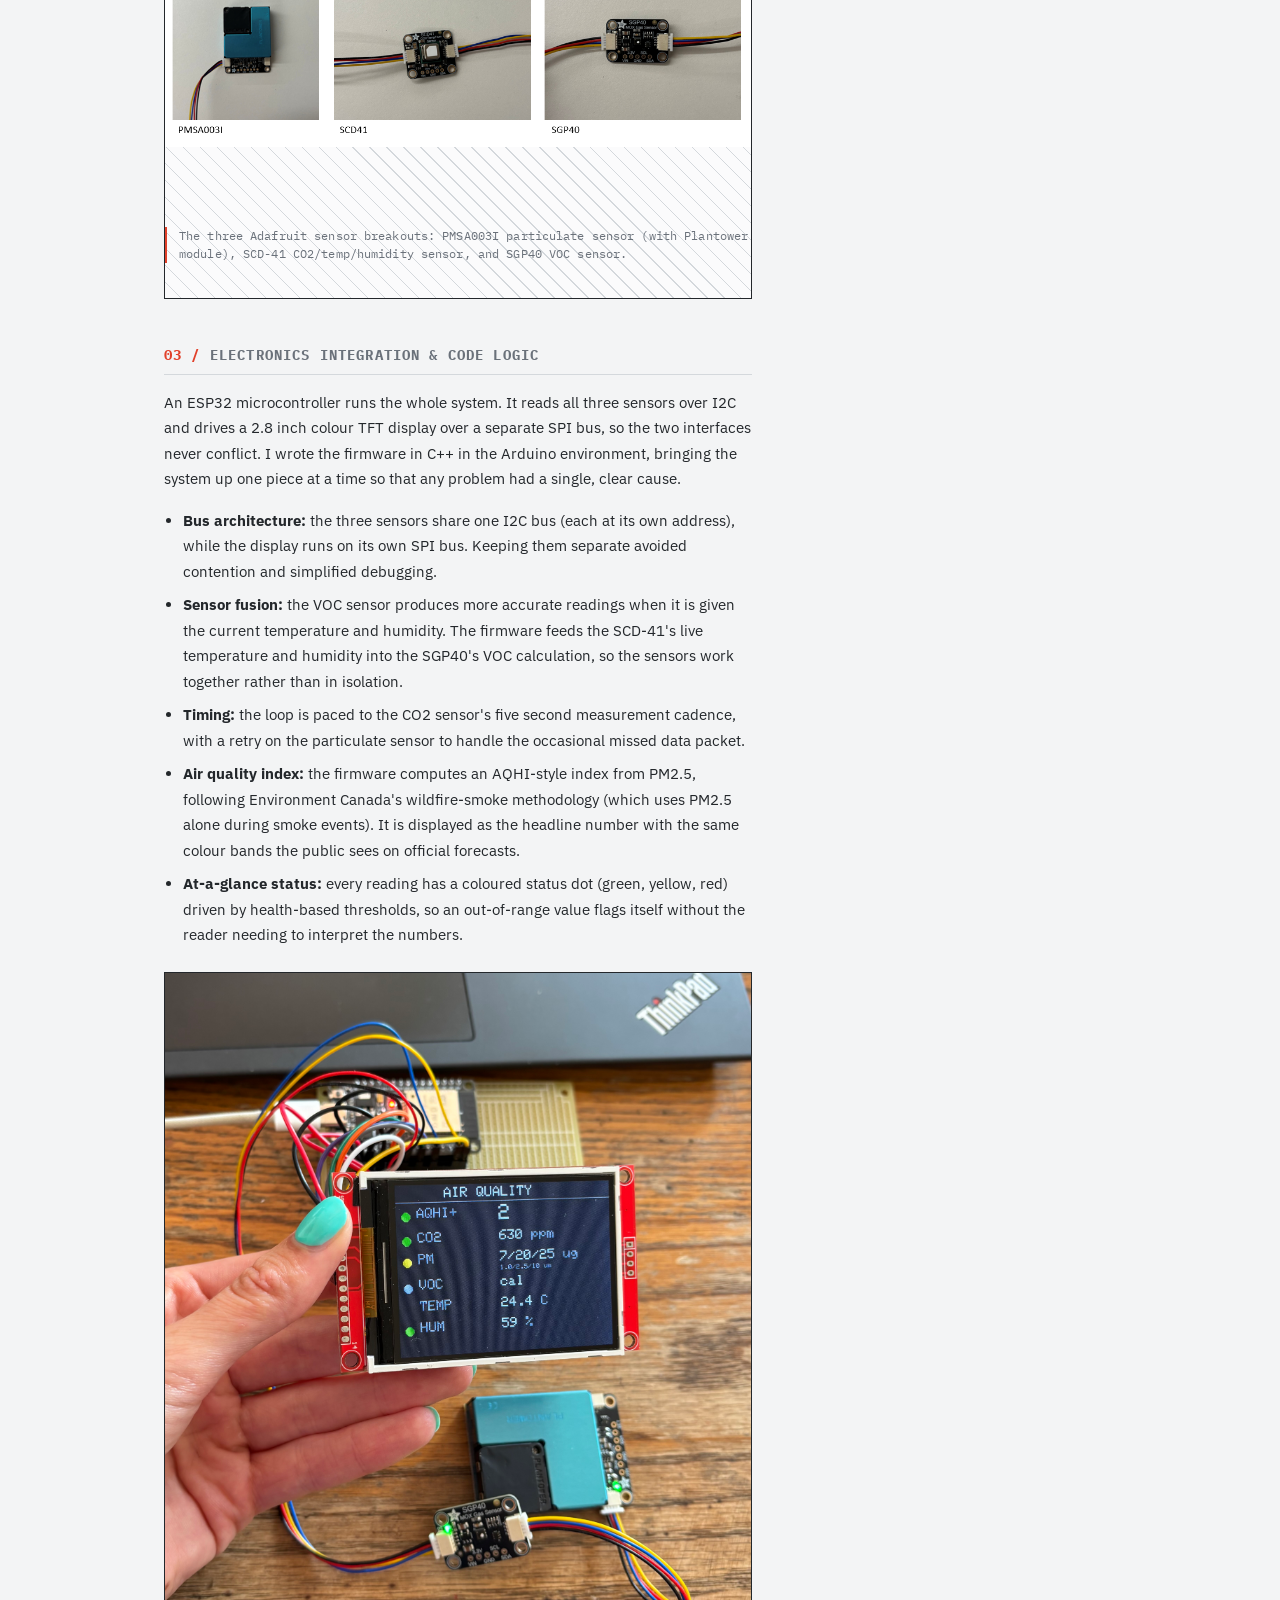
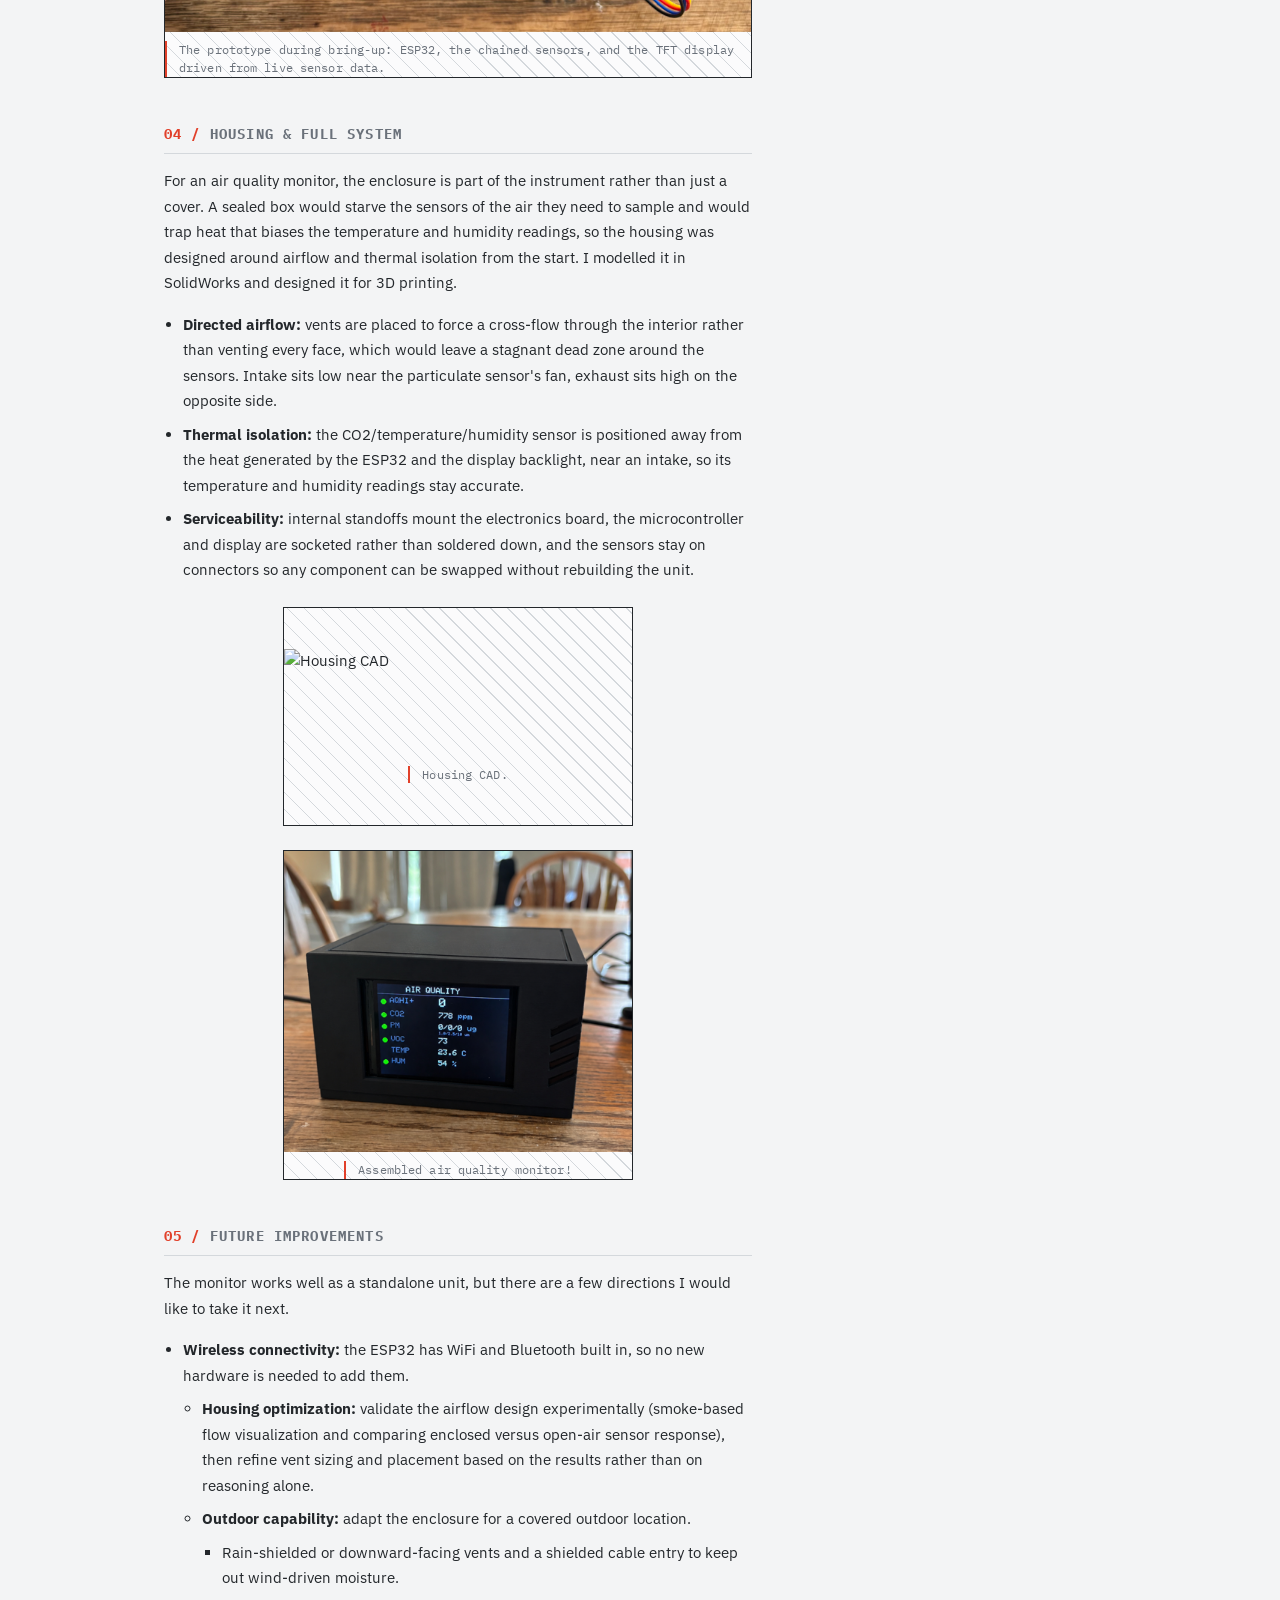
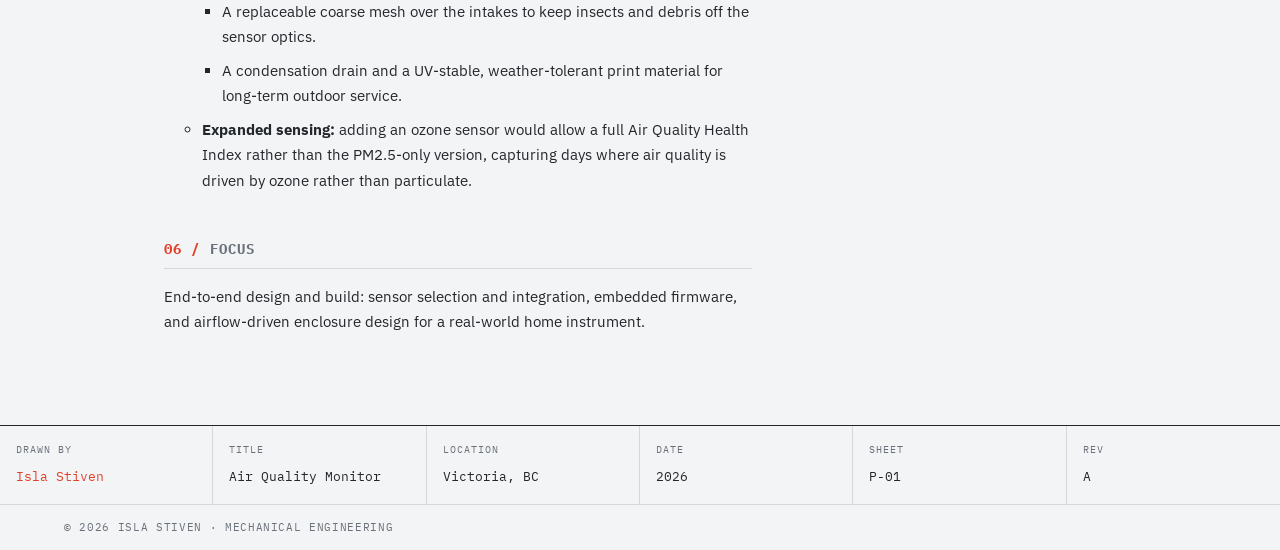
==== commit bf816b4d: "Update project-airquality.html" ====
--- a/project-airquality.html
+++ b/project-airquality.html
@@ -224,11 +224,11 @@
           <li><b>Thermal isolation:</b> the CO2/temperature/humidity sensor is positioned away from the heat generated by the ESP32 and the display backlight, near an intake, so its temperature and humidity readings stay accurate.</li>
           <li><b>Serviceability:</b> internal standoffs mount the electronics board, the microcontroller and display are socketed rather than soldered down, and the sensors stay on connectors so any component can be swapped without rebuilding the unit.</li>
         </ul>
-        <figure class="figframe">
+        <figure class="figframe"style="max-width:350px;">
           <img src="aqm_.png" alt="Housing CAD">
           <figcaption>Housing CAD.</figcaption>
         </figure>
-        <figure class="figframe">
+        <figure class="figframe"style="max-width:350px;">
           <img src="aqm_built.png" alt="Assembled air quality monitor!">
           <figcaption>Assembled air quality monitor!</figcaption>
         </figure>
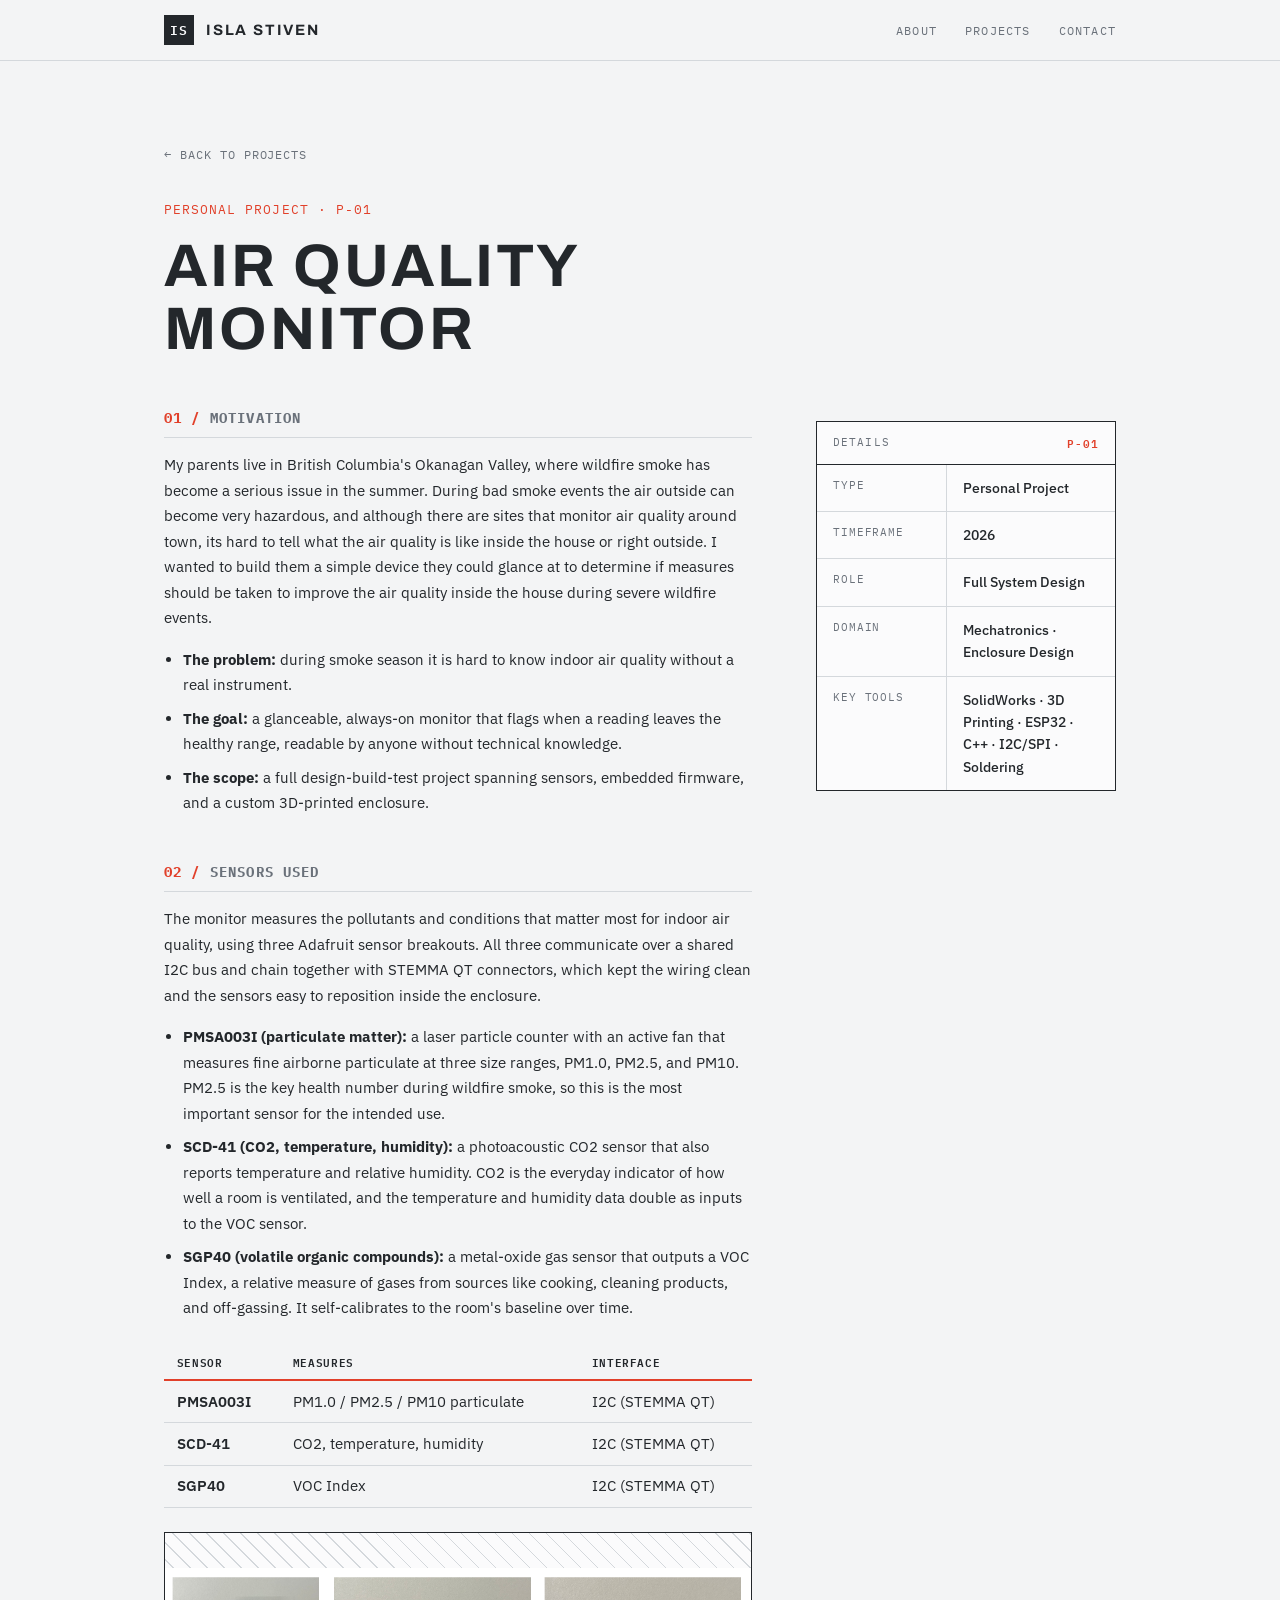
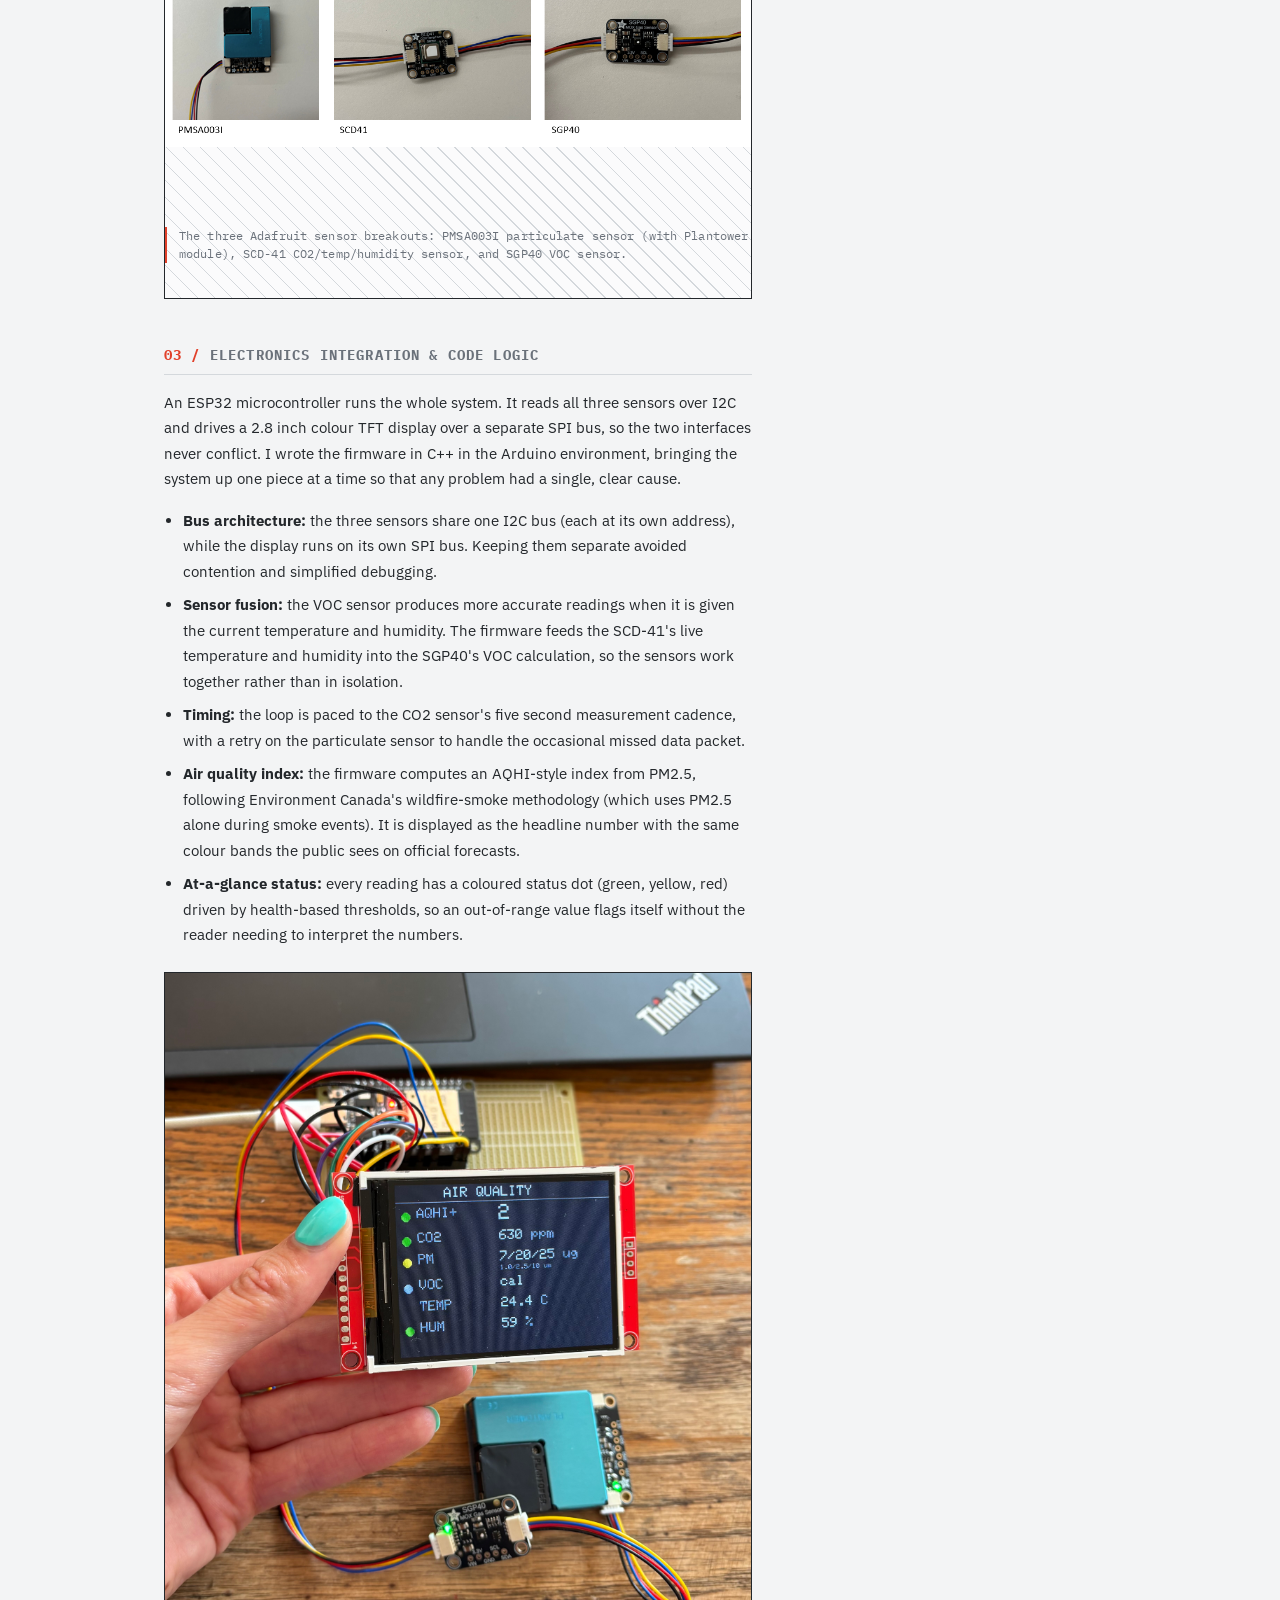
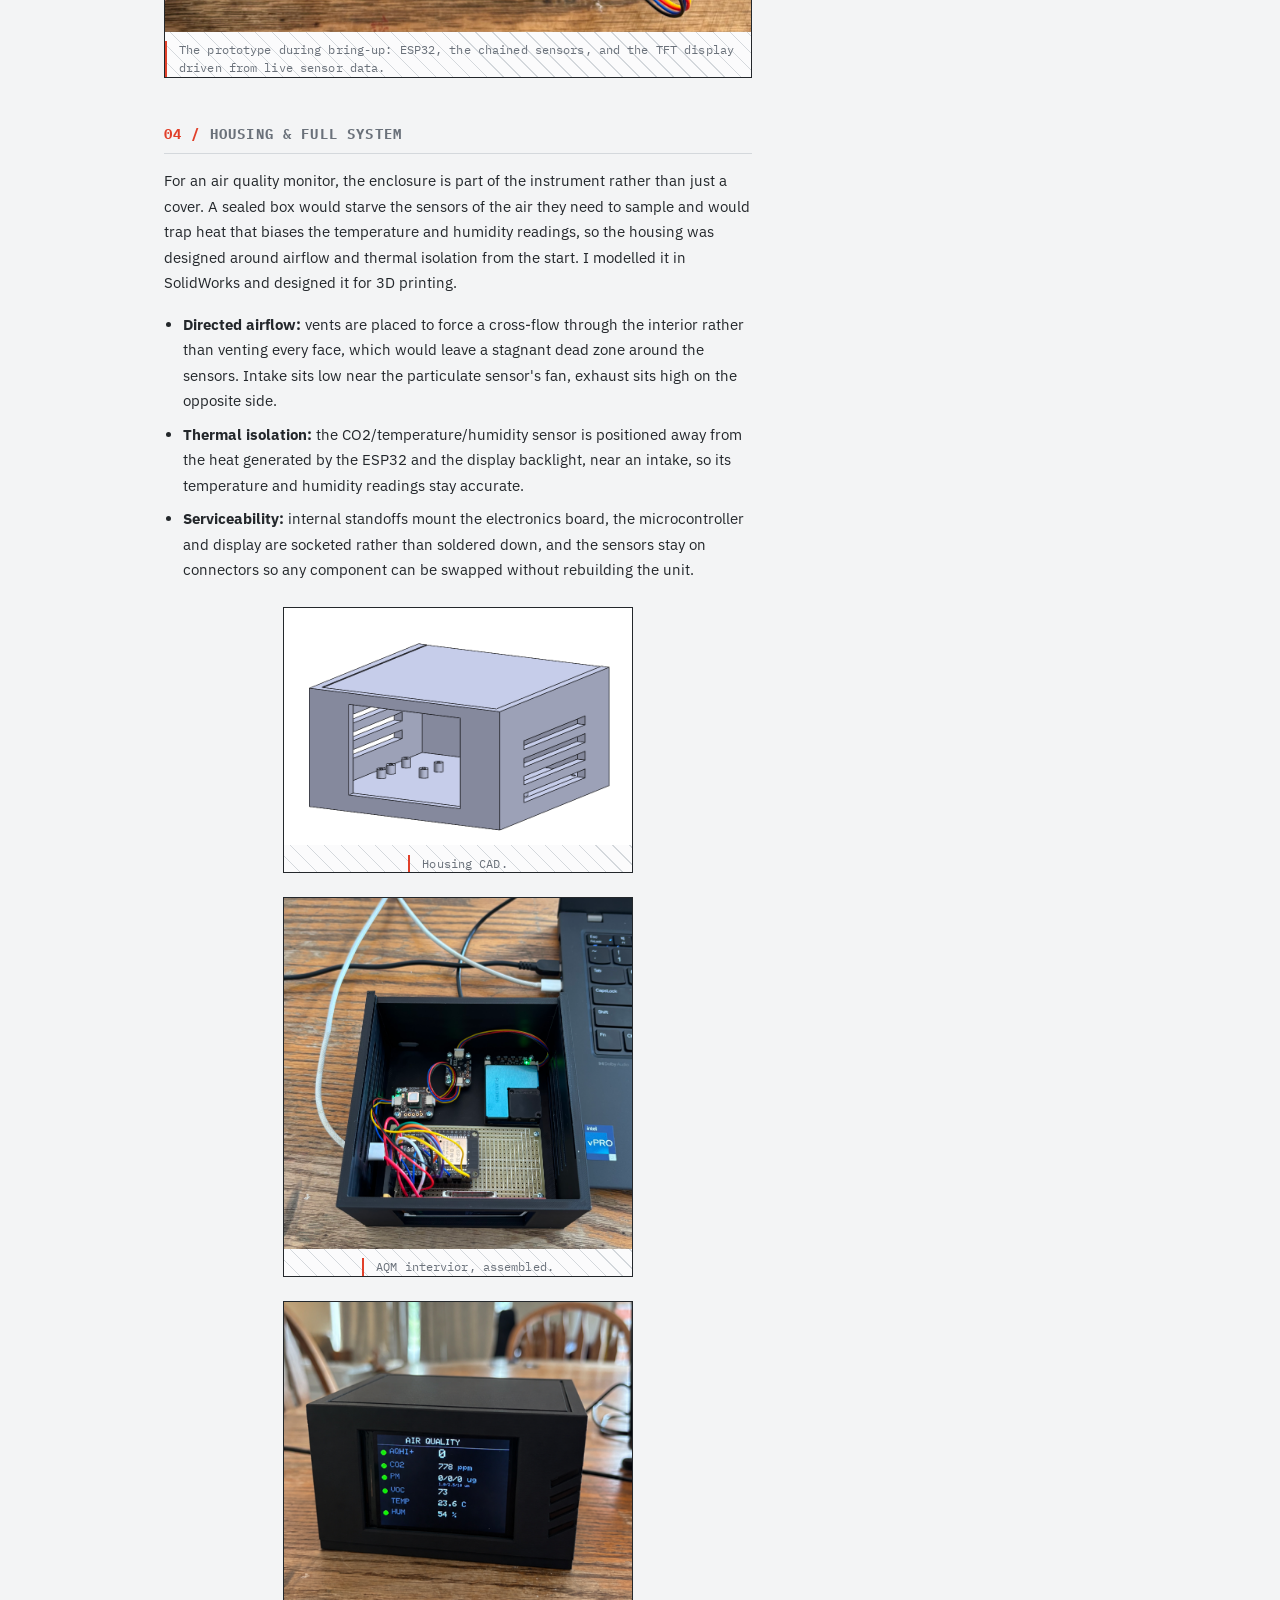
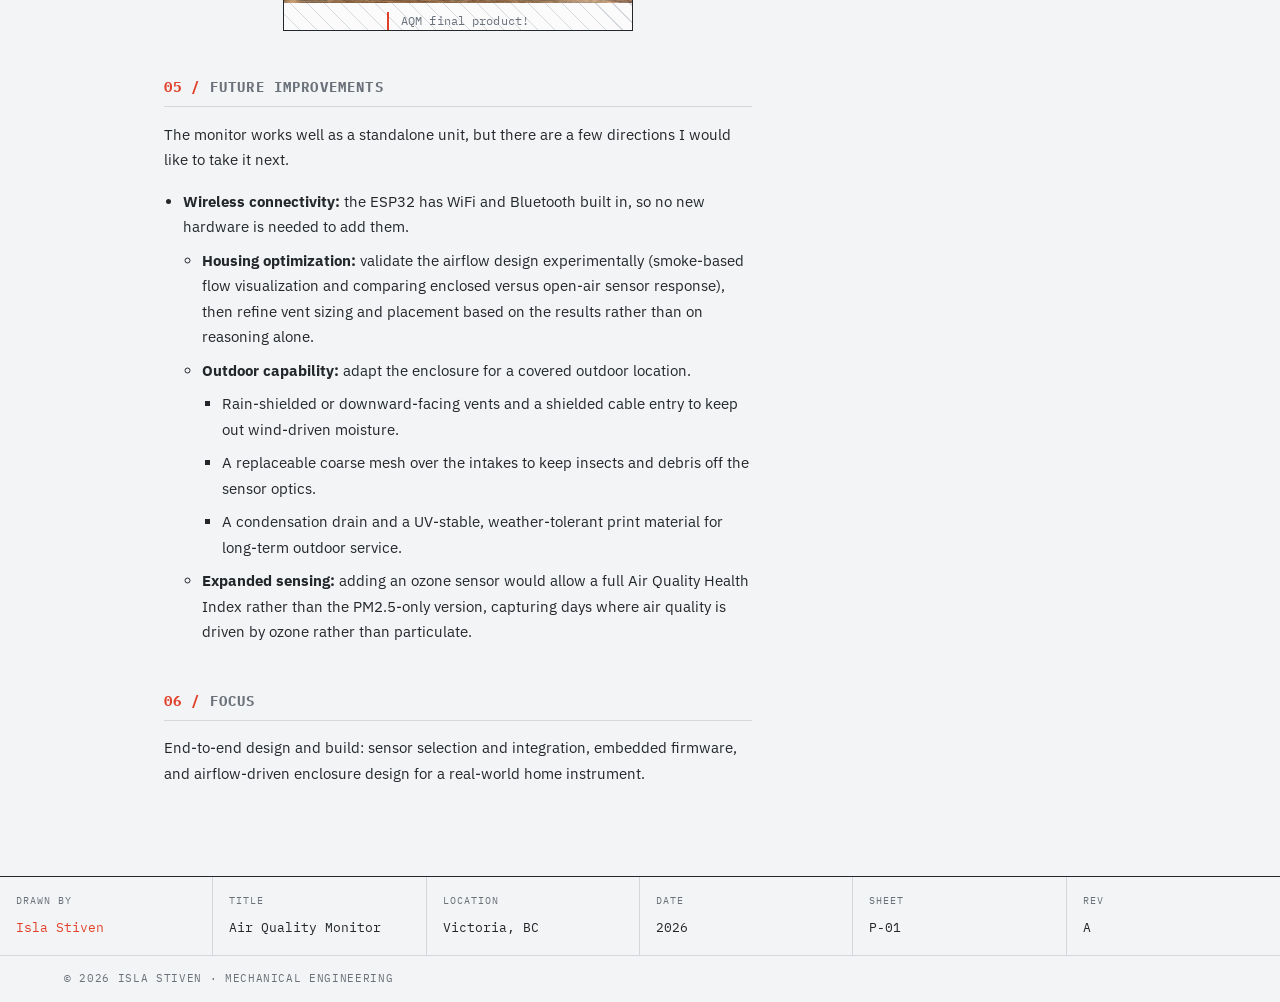
==== commit 6751b715: "Update project-airquality.html" ====
--- a/project-airquality.html
+++ b/project-airquality.html
@@ -225,12 +225,16 @@
           <li><b>Serviceability:</b> internal standoffs mount the electronics board, the microcontroller and display are socketed rather than soldered down, and the sensors stay on connectors so any component can be swapped without rebuilding the unit.</li>
         </ul>
         <figure class="figframe"style="max-width:350px;">
-          <img src="aqm_.png" alt="Housing CAD">
+          <img src="aqm_housing_cad.png" alt="Housing CAD">
           <figcaption>Housing CAD.</figcaption>
         </figure>
         <figure class="figframe"style="max-width:350px;">
-          <img src="aqm_built.png" alt="Assembled air quality monitor!">
-          <figcaption>Assembled air quality monitor!</figcaption>
+          <img src="aqm_inside.jpeg" alt="AQM interior, assembled">
+          <figcaption>AQM intervior, assembled.</figcaption>
+        </figure>
+        <figure class="figframe"style="max-width:350px;">
+          <img src="aqm_built.png" alt="AQM final product!">
+          <figcaption>AQM final product!</figcaption>
         </figure>
       </section>
 
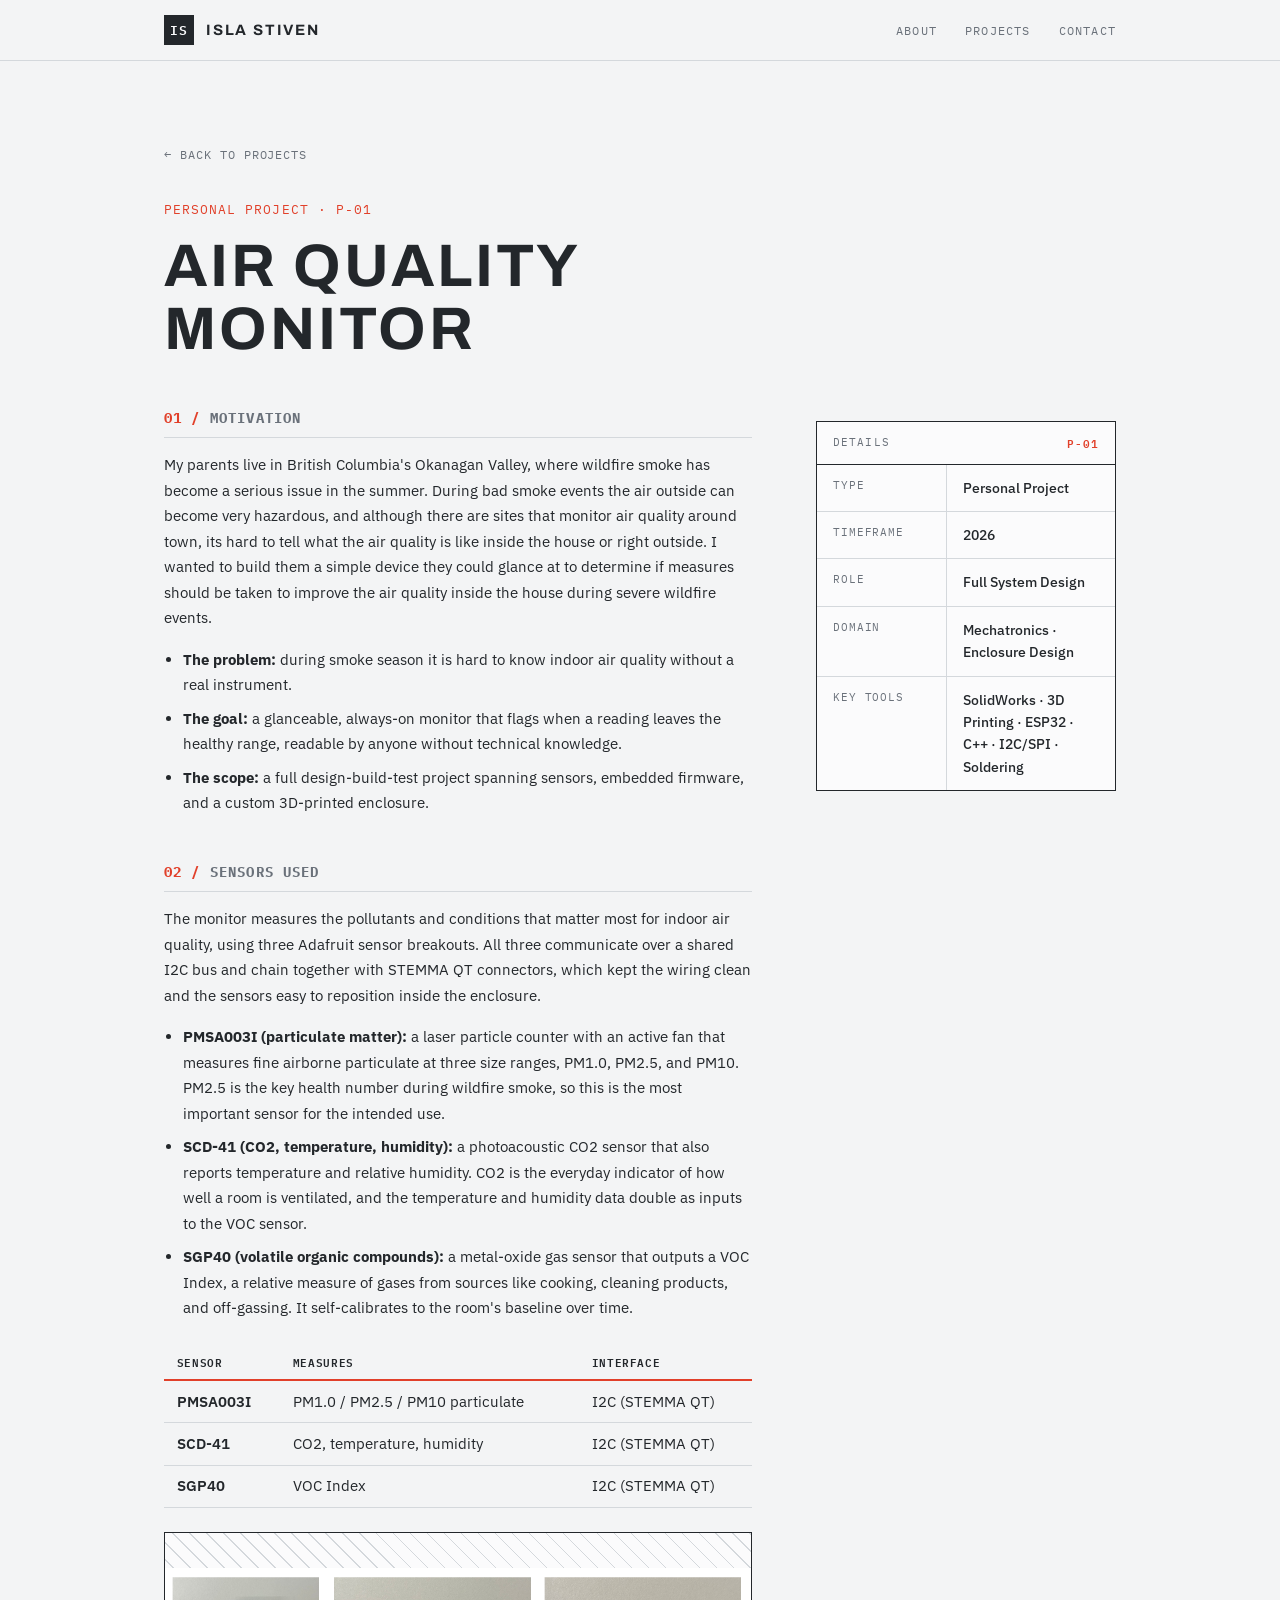
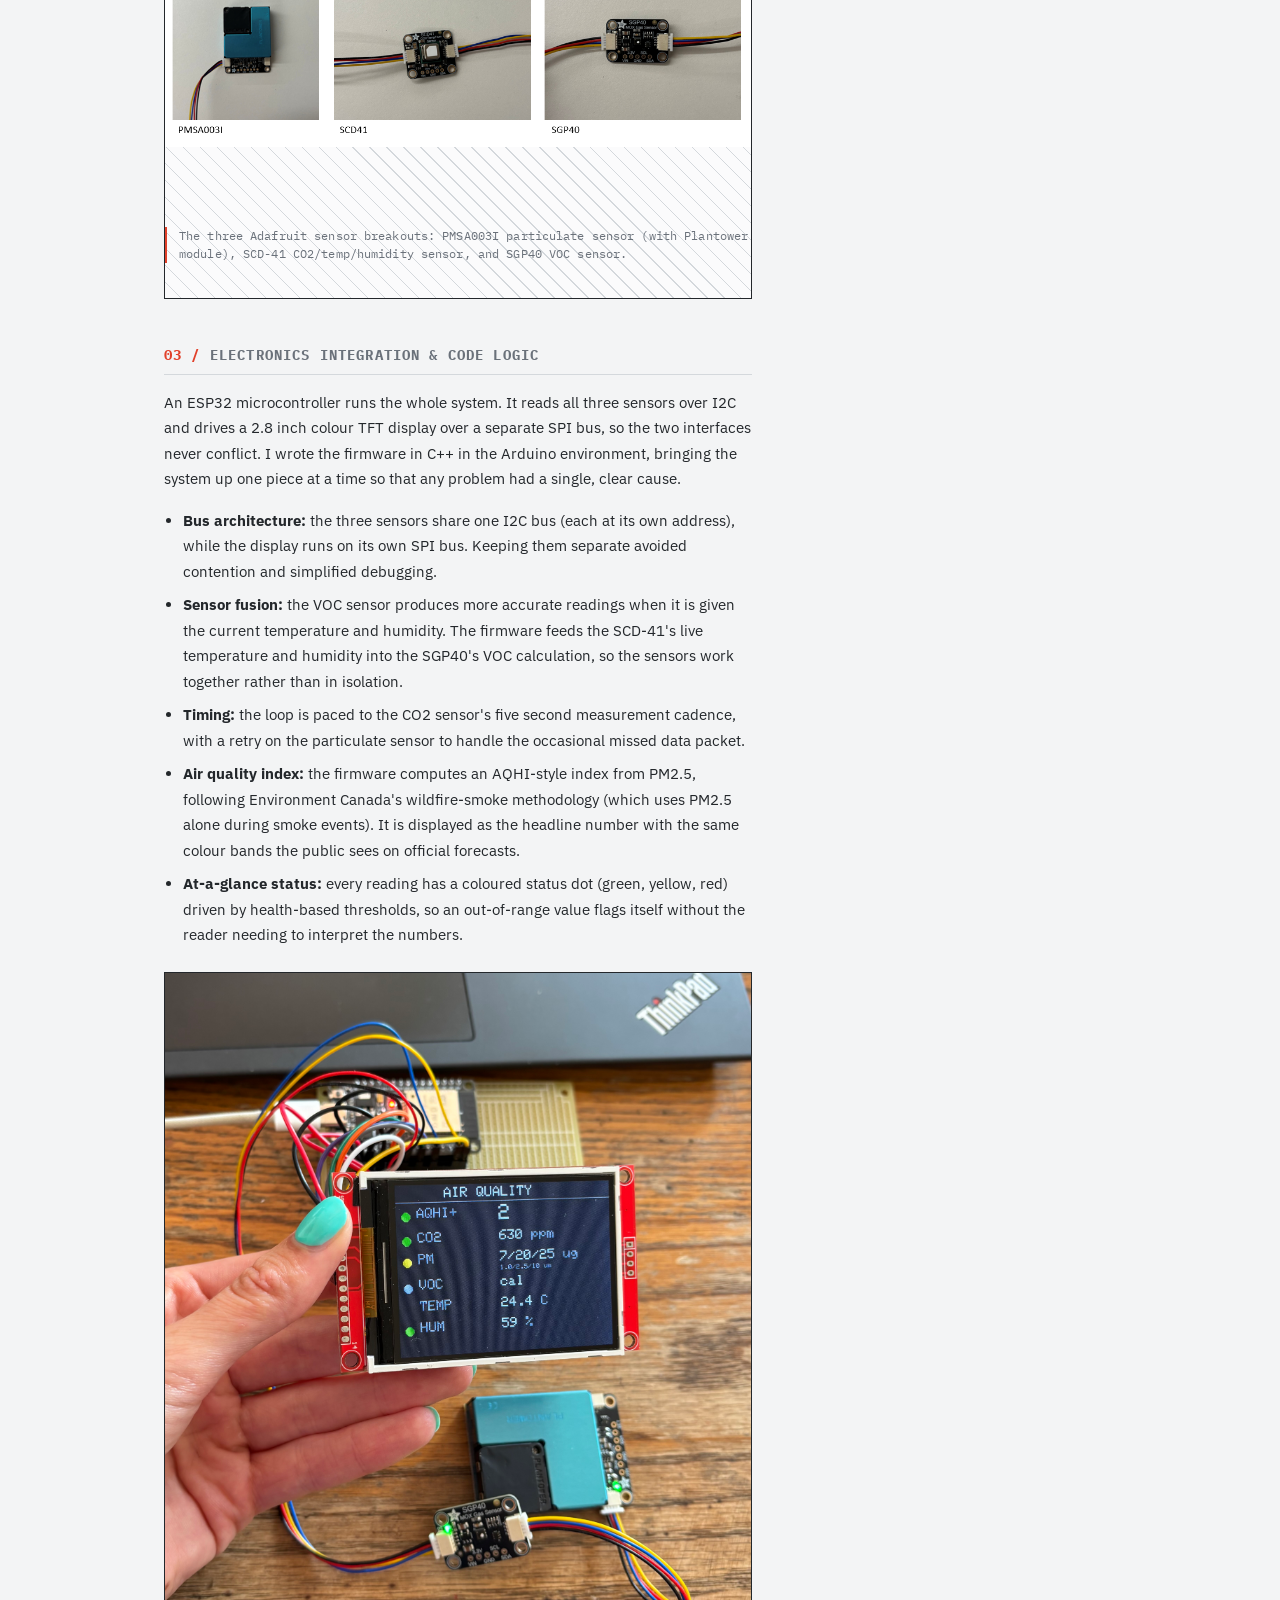
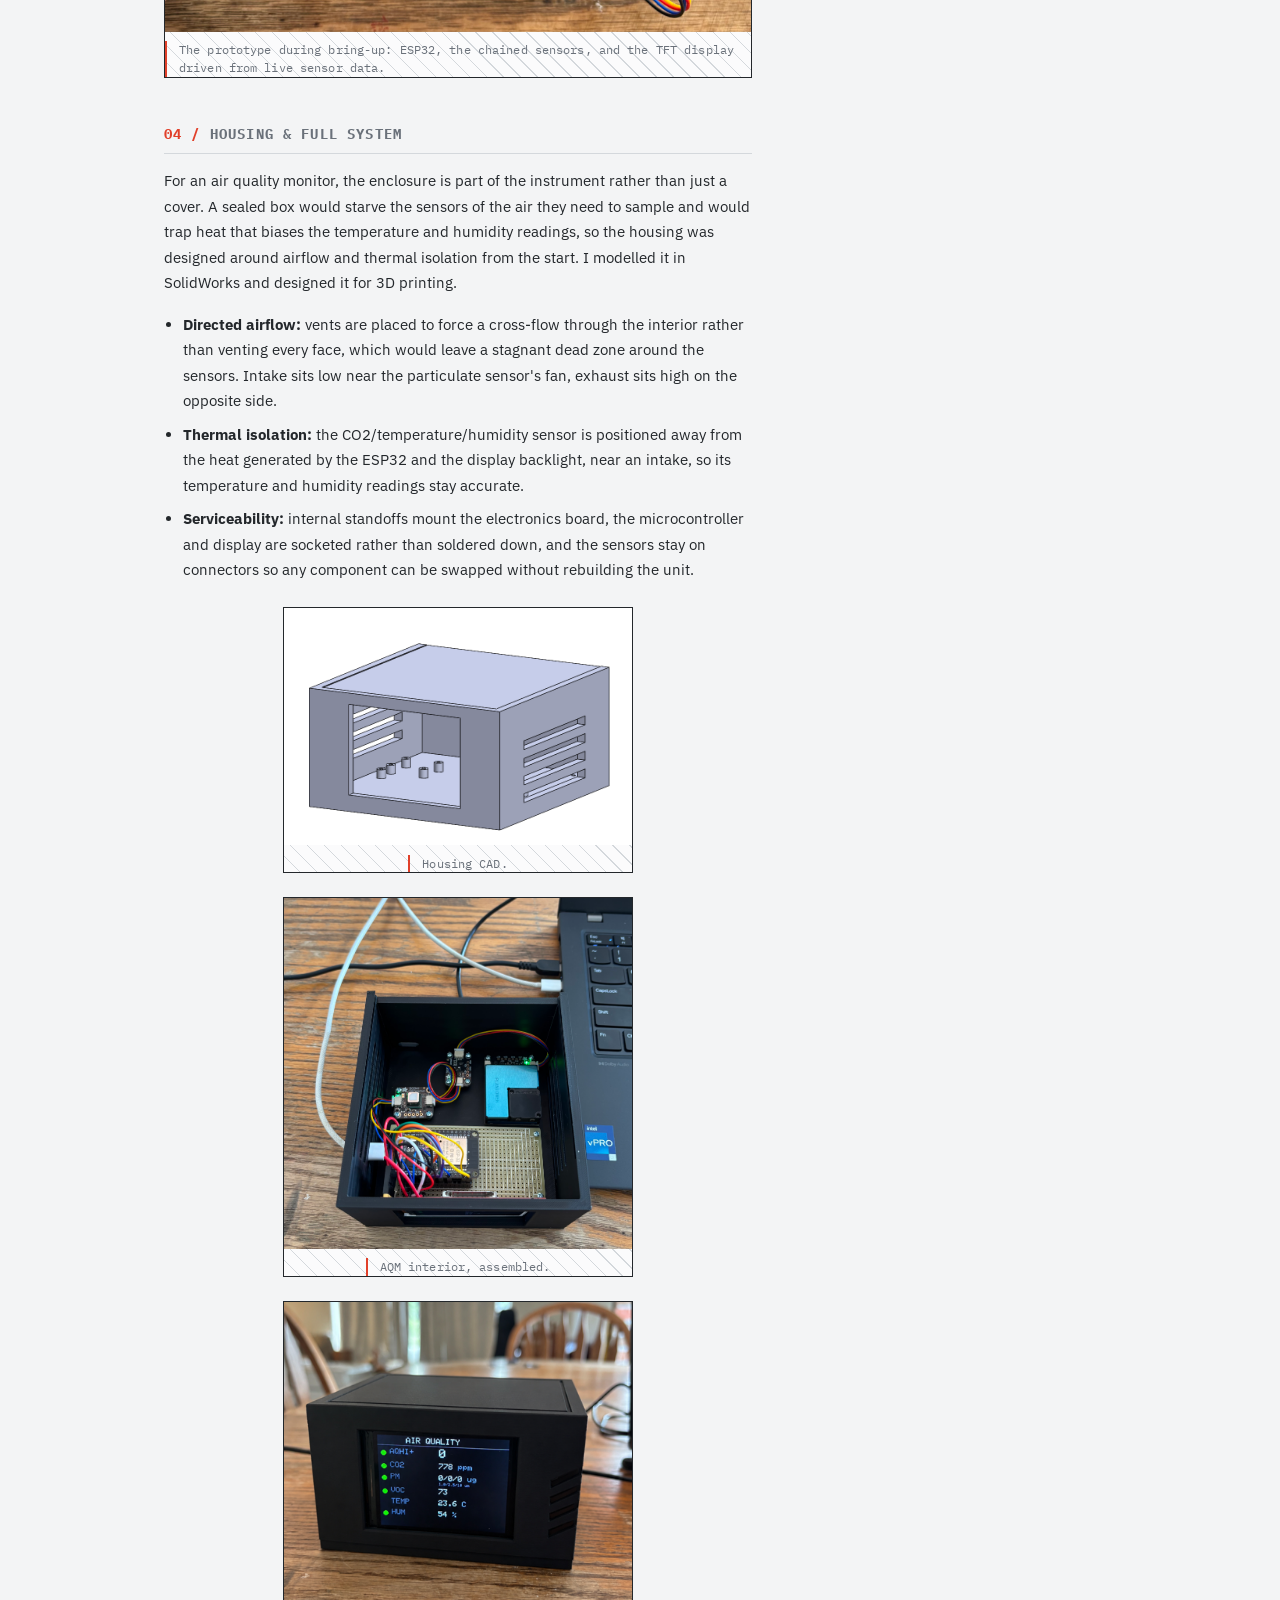
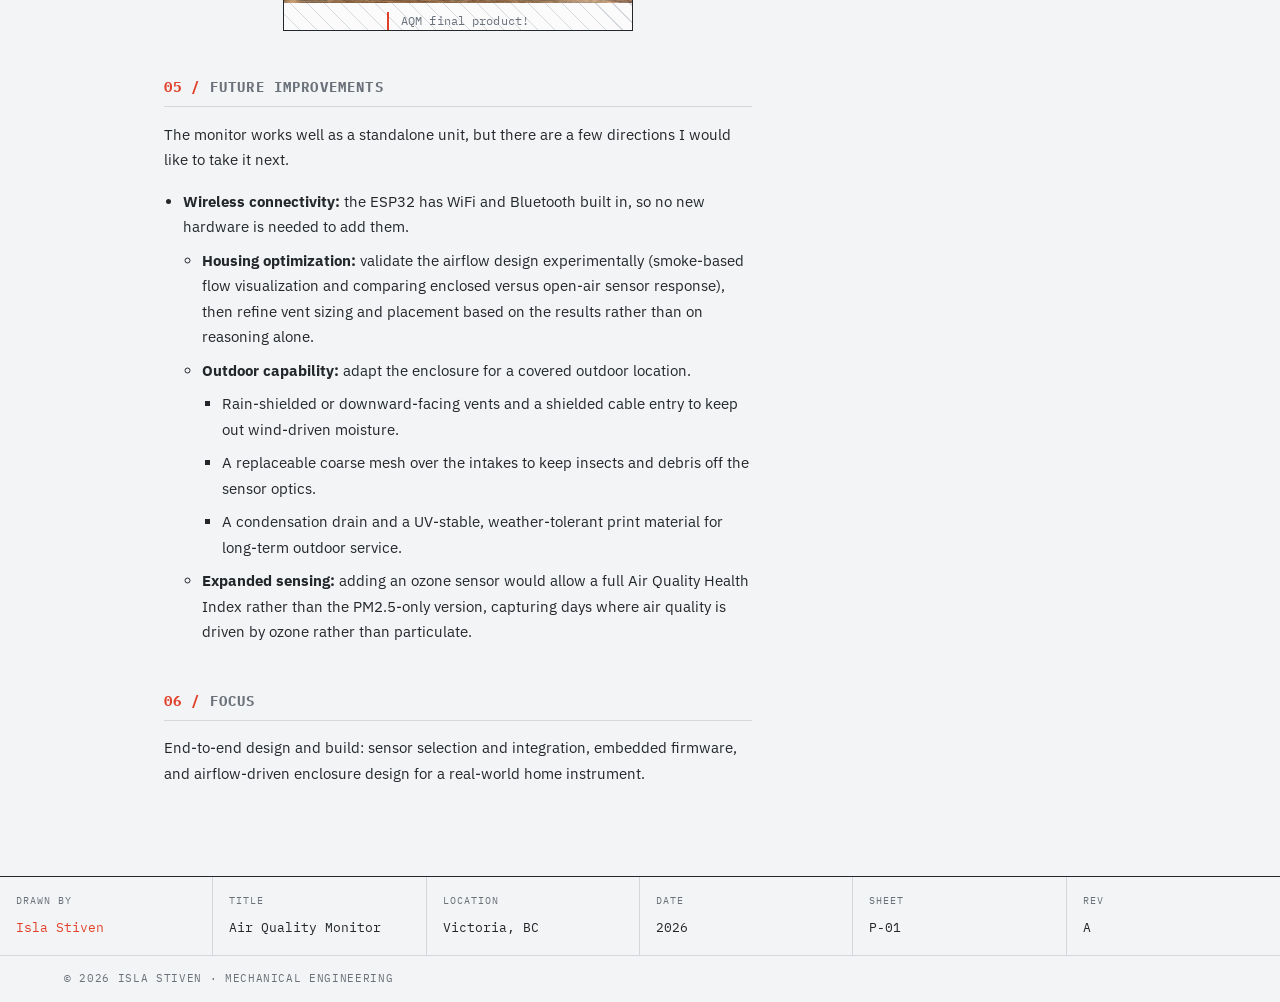
==== commit 21e23bbd: "Update project-airquality.html" ====
--- a/project-airquality.html
+++ b/project-airquality.html
@@ -230,7 +230,7 @@
         </figure>
         <figure class="figframe"style="max-width:350px;">
           <img src="aqm_inside.jpeg" alt="AQM interior, assembled">
-          <figcaption>AQM intervior, assembled.</figcaption>
+          <figcaption>AQM interior, assembled.</figcaption>
         </figure>
         <figure class="figframe"style="max-width:350px;">
           <img src="aqm_built.png" alt="AQM final product!">
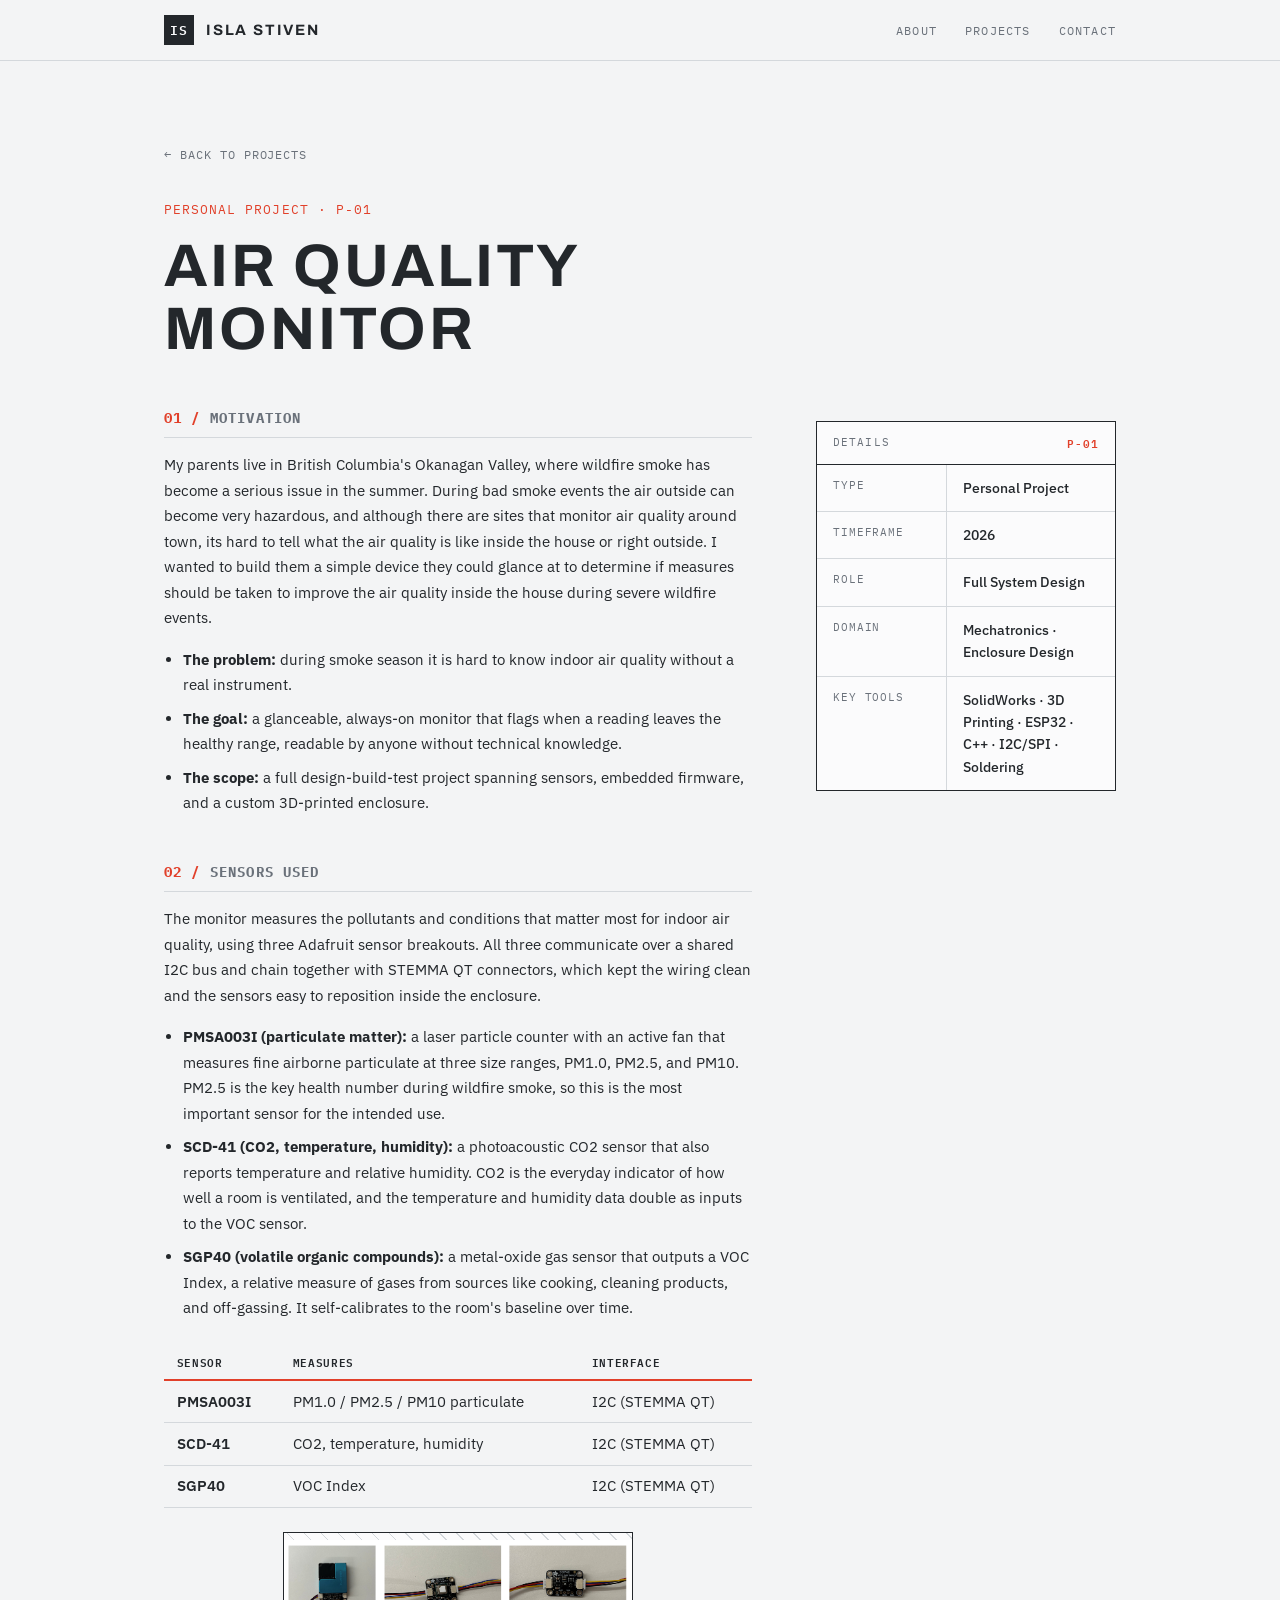
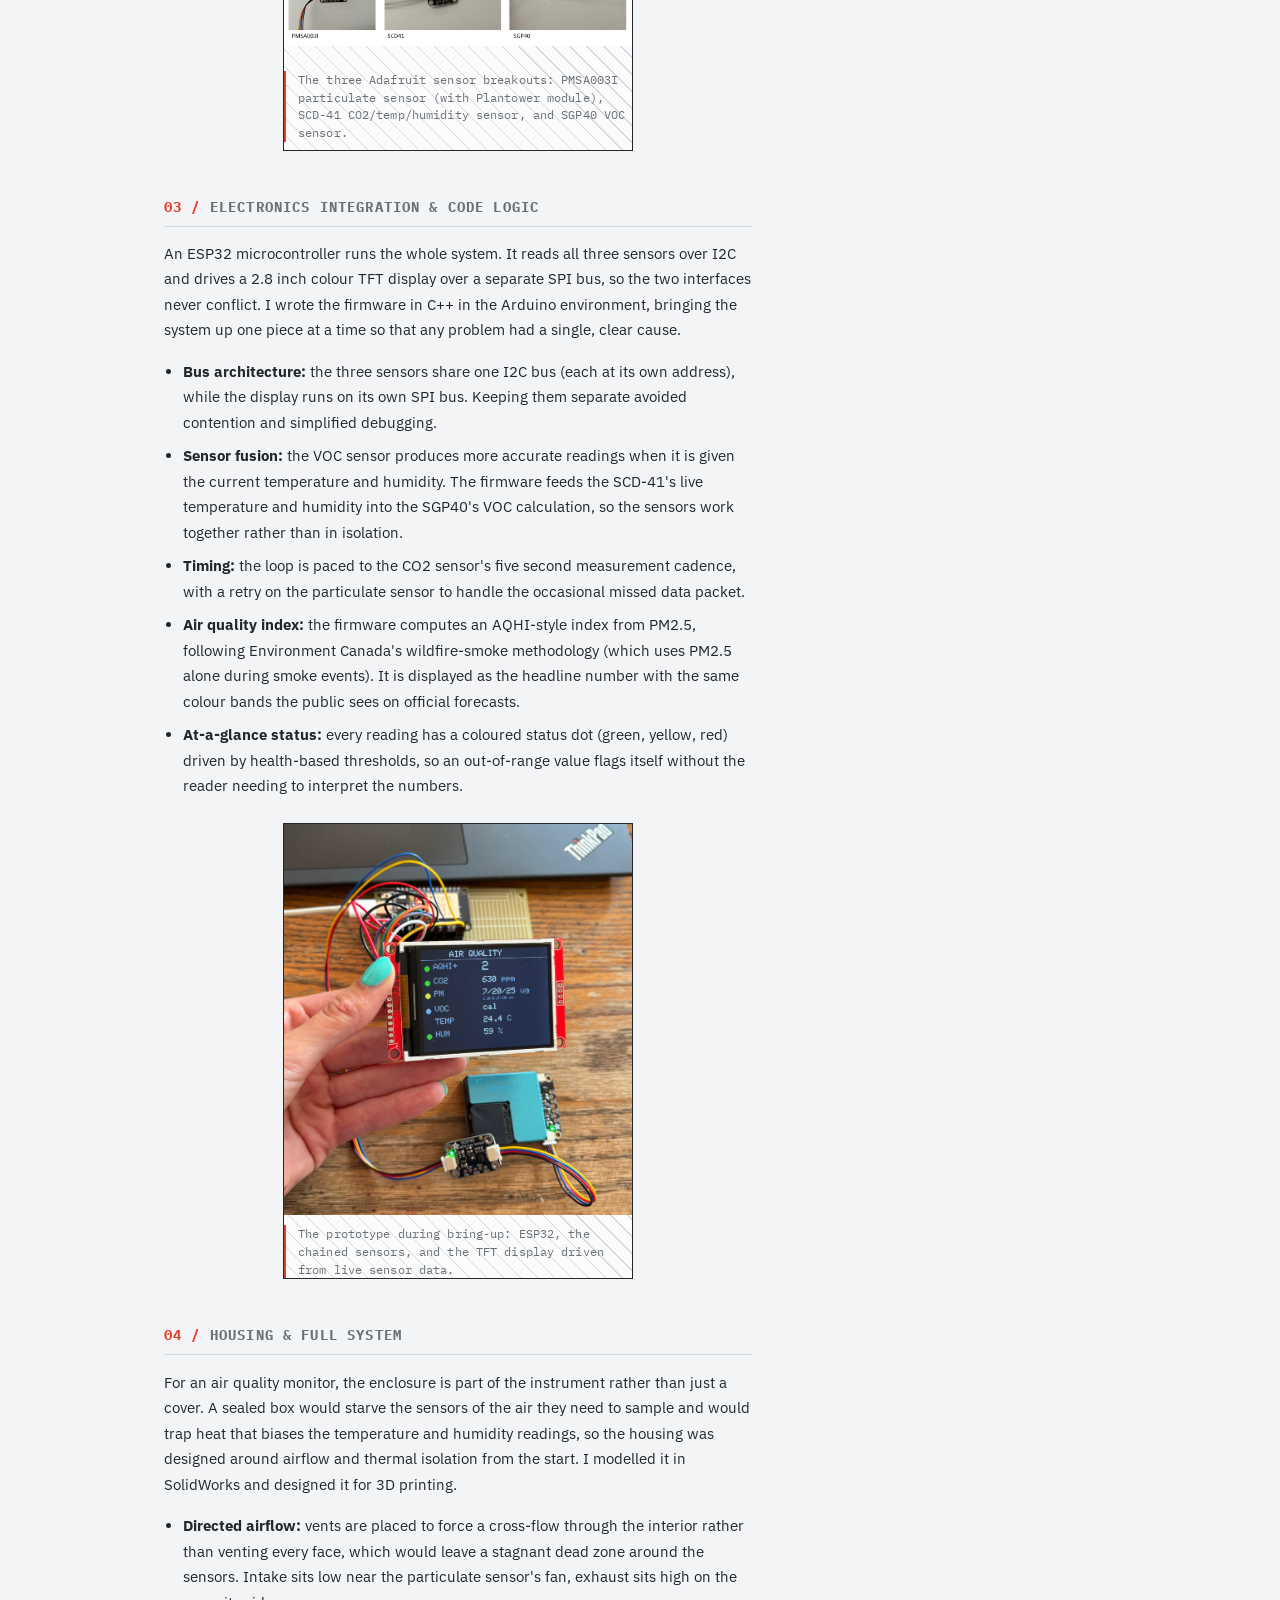
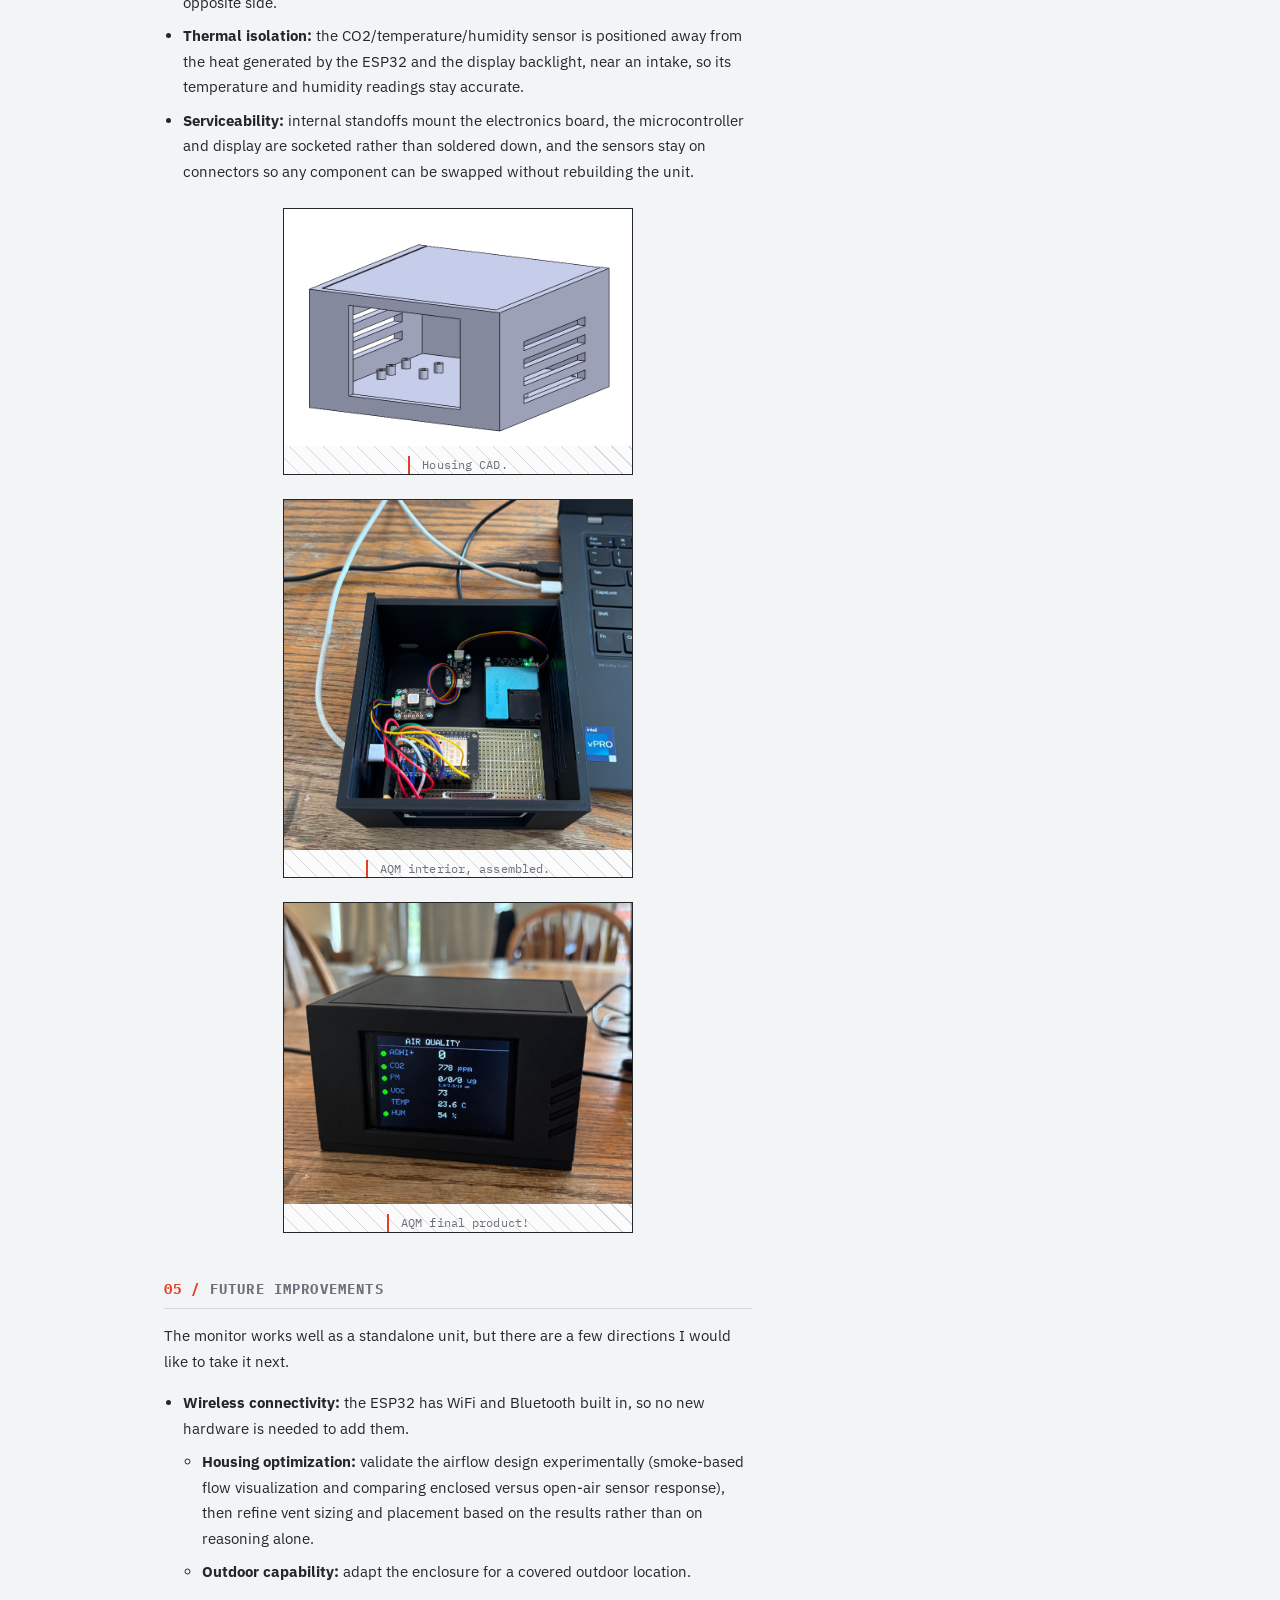
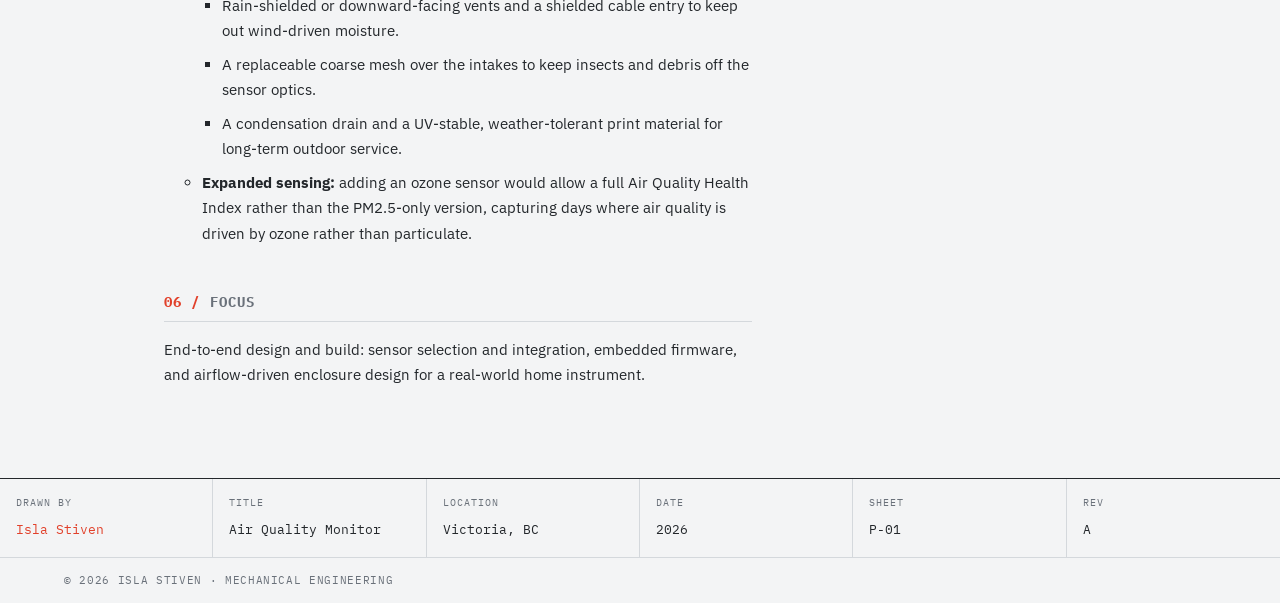
==== commit 893afc82: "Update project-airquality.html" ====
--- a/project-airquality.html
+++ b/project-airquality.html
@@ -194,7 +194,7 @@
             </tbody>
           </table>
         </div>
-        <figure class="figframe">
+        <figure class="figframe"style="max-width:350px;">
           <img src="aqm_sensors.png" alt="The three Adafruit sensor breakouts">
           <figcaption>The three Adafruit sensor breakouts: PMSA003I particulate sensor (with Plantower module), SCD-41 CO2/temp/humidity sensor, and SGP40 VOC sensor.</figcaption>
         </figure>
@@ -210,7 +210,7 @@
           <li><b>Air quality index:</b> the firmware computes an AQHI-style index from PM2.5, following Environment Canada's wildfire-smoke methodology (which uses PM2.5 alone during smoke events). It is displayed as the headline number with the same colour bands the public sees on official forecasts.</li>
           <li><b>At-a-glance status:</b> every reading has a coloured status dot (green, yellow, red) driven by health-based thresholds, so an out-of-range value flags itself without the reader needing to interpret the numbers.</li>
         </ul>
-        <figure class="figframe">
+        <figure class="figframe"style="max-width:350px;">
           <img src="aqm_electronics.jpeg" alt="ESP32 wired to the sensor chain and display on a solderable breadboard">
           <figcaption>The prototype during bring-up: ESP32, the chained sensors, and the TFT display driven from live sensor data.</figcaption>
         </figure>
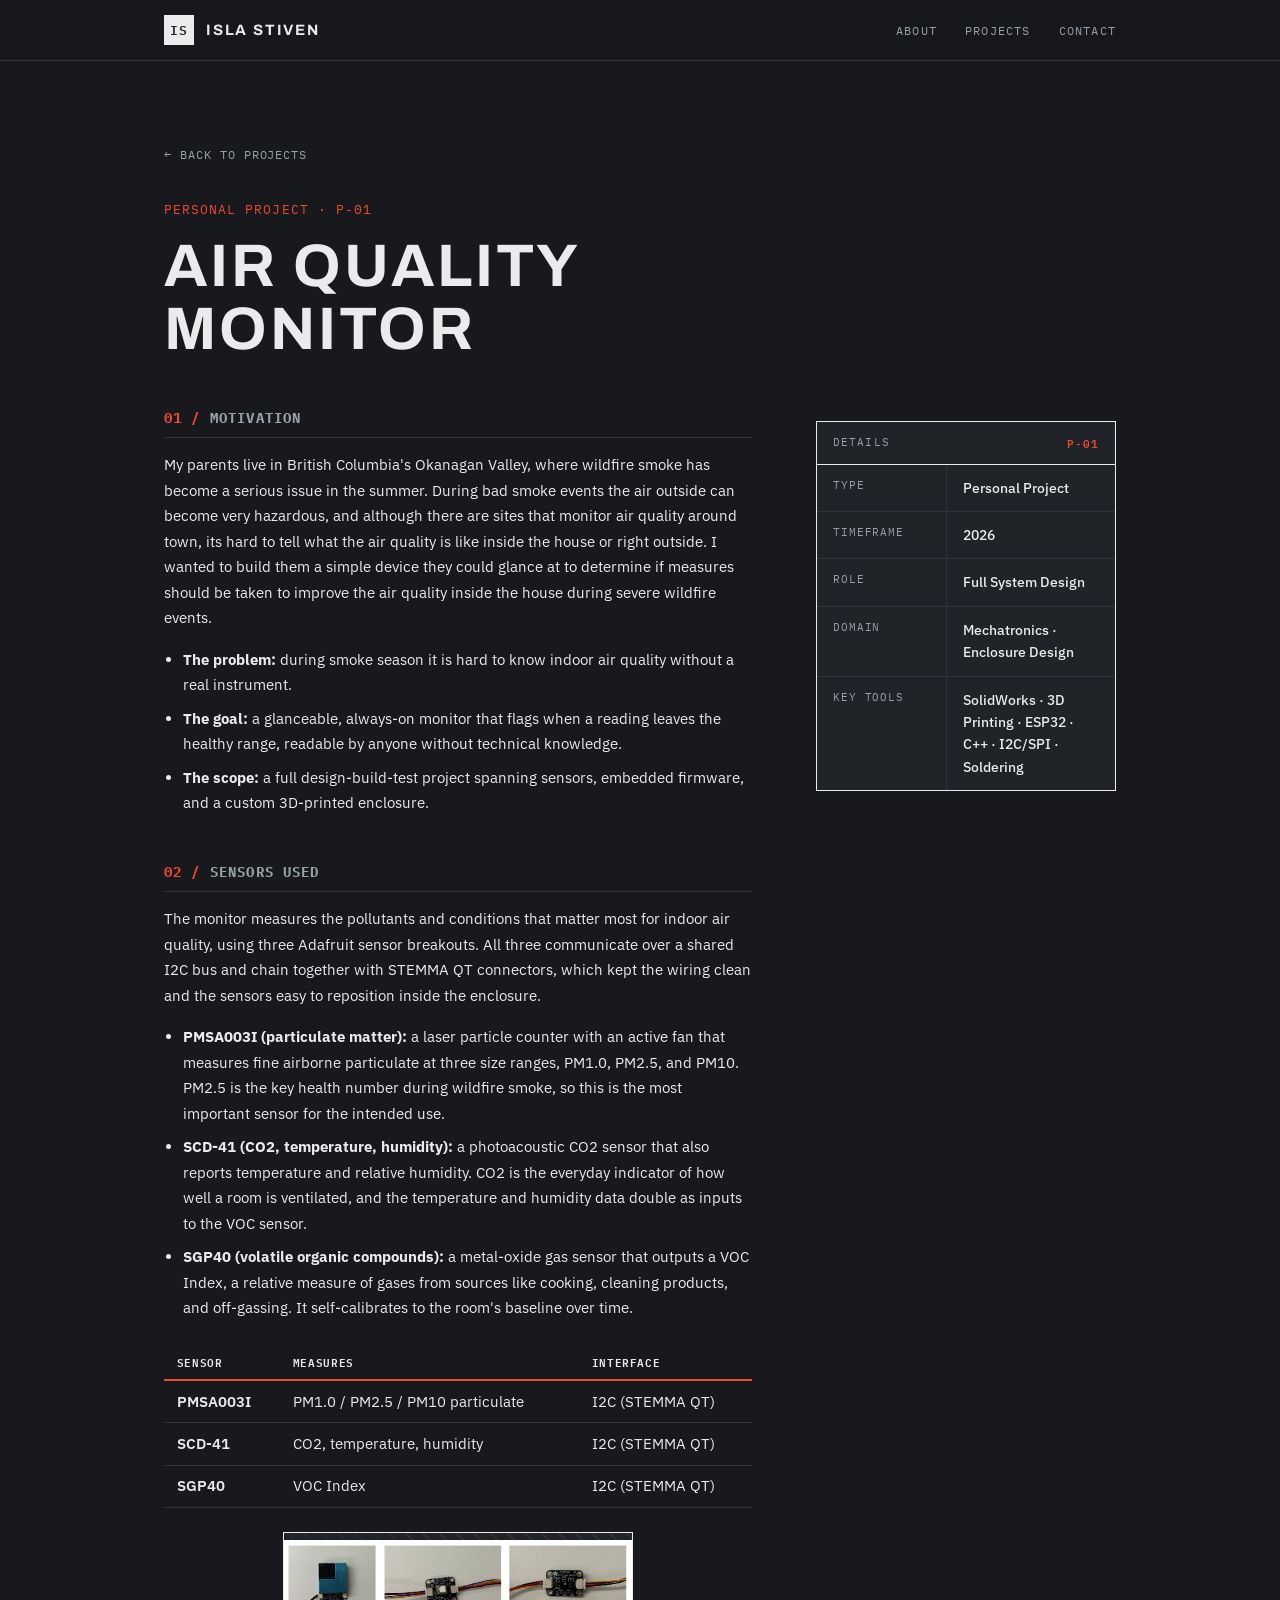
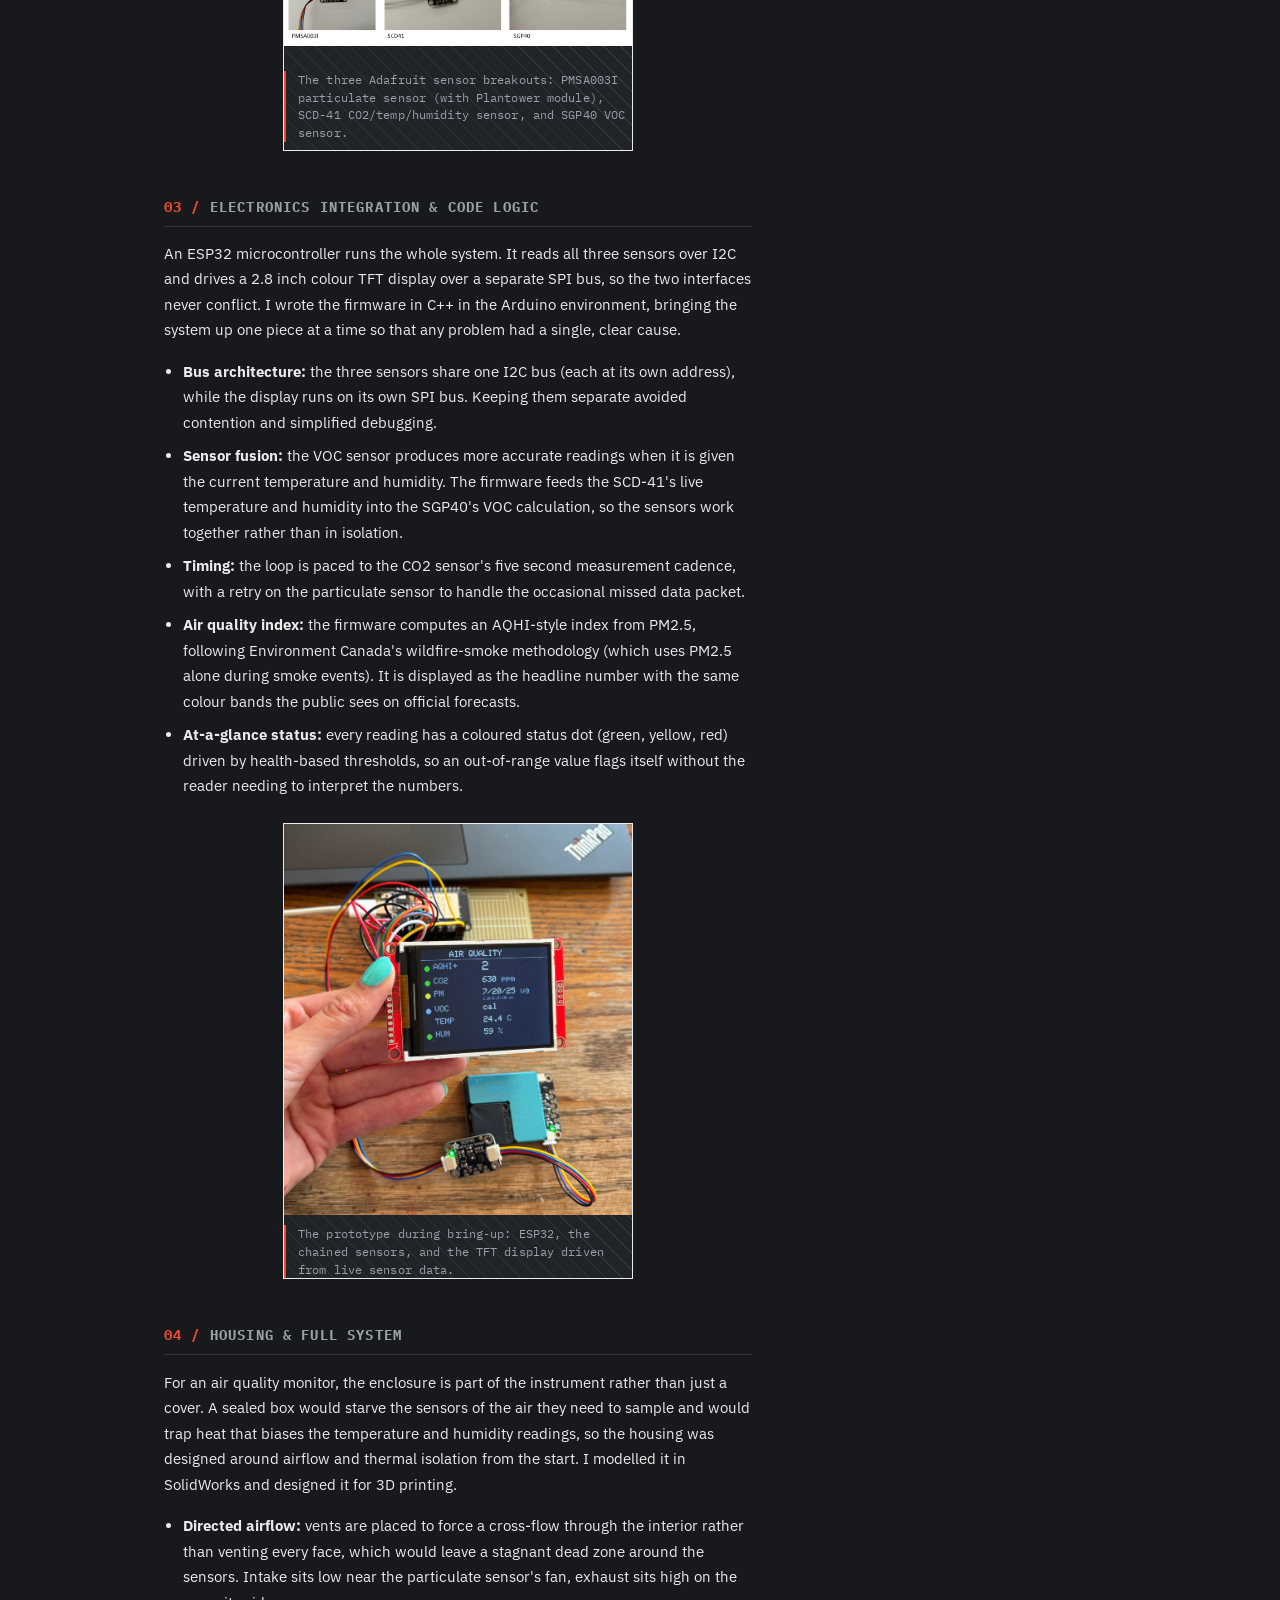
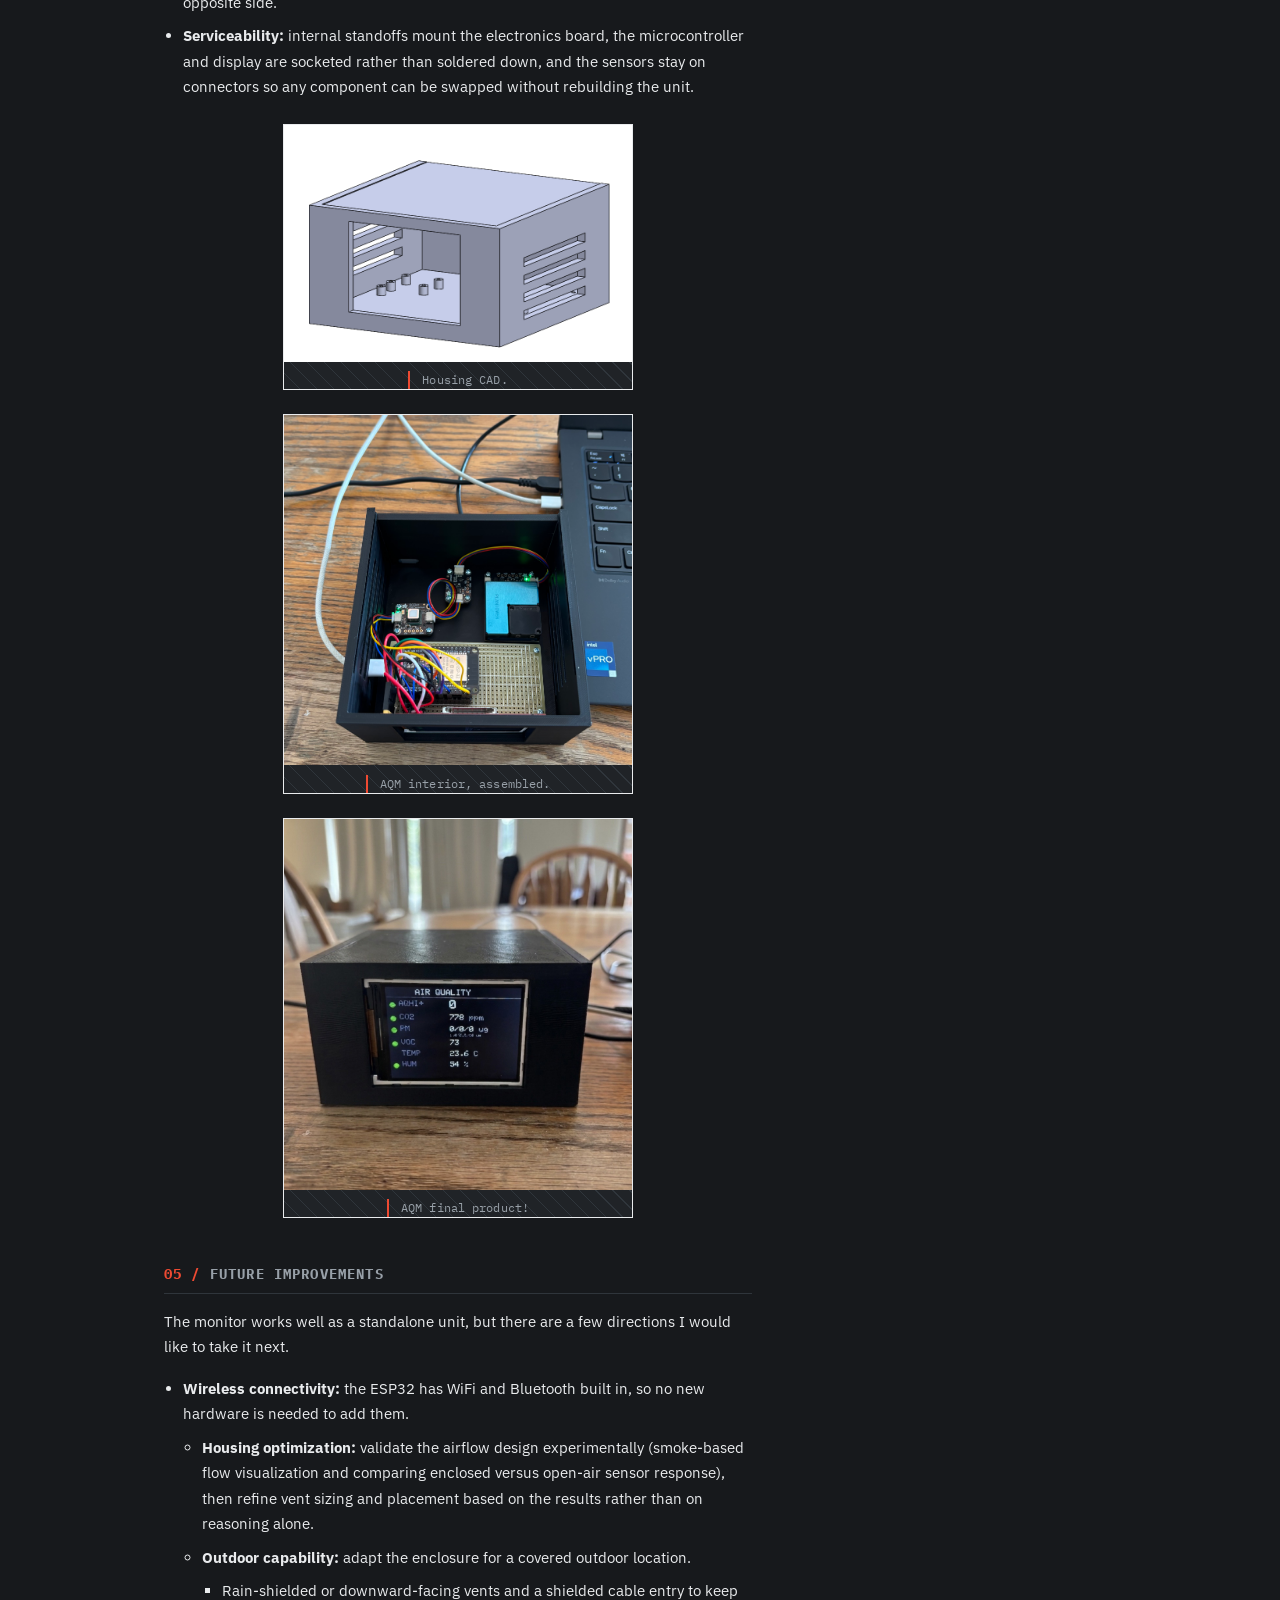
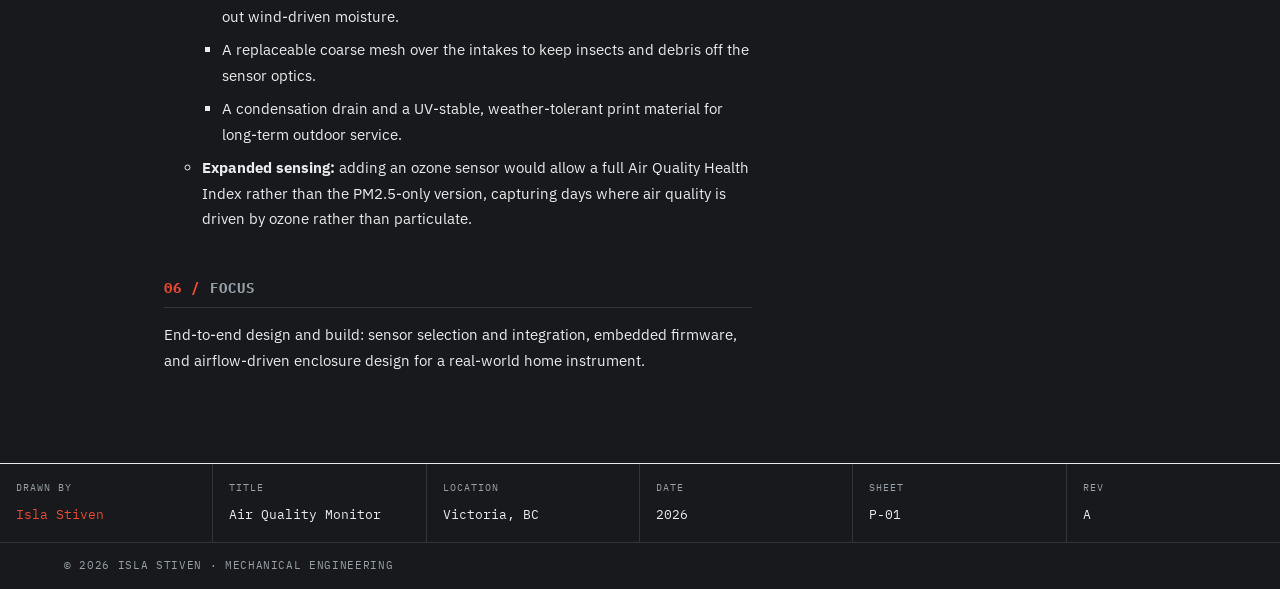
==== commit 91bb8613: "Update project-airquality.html" ====
--- a/project-airquality.html
+++ b/project-airquality.html
@@ -221,7 +221,6 @@
         <p>For an air quality monitor, the enclosure is part of the instrument rather than just a cover. A sealed box would starve the sensors of the air they need to sample and would trap heat that biases the temperature and humidity readings, so the housing was designed around airflow and thermal isolation from the start. I modelled it in SolidWorks and designed it for 3D printing.</p>
         <ul>
           <li><b>Directed airflow:</b> vents are placed to force a cross-flow through the interior rather than venting every face, which would leave a stagnant dead zone around the sensors. Intake sits low near the particulate sensor's fan, exhaust sits high on the opposite side.</li>
-          <li><b>Thermal isolation:</b> the CO2/temperature/humidity sensor is positioned away from the heat generated by the ESP32 and the display backlight, near an intake, so its temperature and humidity readings stay accurate.</li>
           <li><b>Serviceability:</b> internal standoffs mount the electronics board, the microcontroller and display are socketed rather than soldered down, and the sensors stay on connectors so any component can be swapped without rebuilding the unit.</li>
         </ul>
         <figure class="figframe"style="max-width:350px;">
--- a/style.css
+++ b/style.css
@@ -7,14 +7,15 @@
    ========================================================= */
 
 :root {
-  --paper:        #F3F4F5;
-  --paper-2:      #FBFBFC;
-  --ink:          #23272B;
-  --muted:        #6A717A;
-  --rule:         #D4D8DC;
-  --rule-strong:  #B3B9C0;
-  --signal:       #E1402A;   /* redline — engineering revision markup */
-  --signal-ink:   #B4301F;
+  /* dark graphite theme — drafting-on-graphite, one redline signal */
+  --paper:        #17191C;   /* page ground */
+  --paper-2:      #202327;   /* raised panels: spec sheet, chips */
+  --ink:          #E9EBED;   /* primary text / drawn lines */
+  --muted:        #98A0A8;   /* secondary text */
+  --rule:         #2F353B;   /* hairline rules / grid */
+  --rule-strong:  #454D55;   /* stronger borders */
+  --signal:       #EE4A32;   /* redline — engineering revision markup */
+  --signal-ink:   #F26E5A;
 
   --font-display: "Archivo", system-ui, sans-serif;
   --font-body:    "IBM Plex Sans", system-ui, sans-serif;
@@ -216,7 +217,7 @@
 }
 .hero .role {
   font-family: var(--font-body);
-  font-weight: 500;
+  font-weight: 400;
   font-size: clamp(17px, 2.4vw, 22px);
   margin: 12px 0 0;
   color: var(--ink);
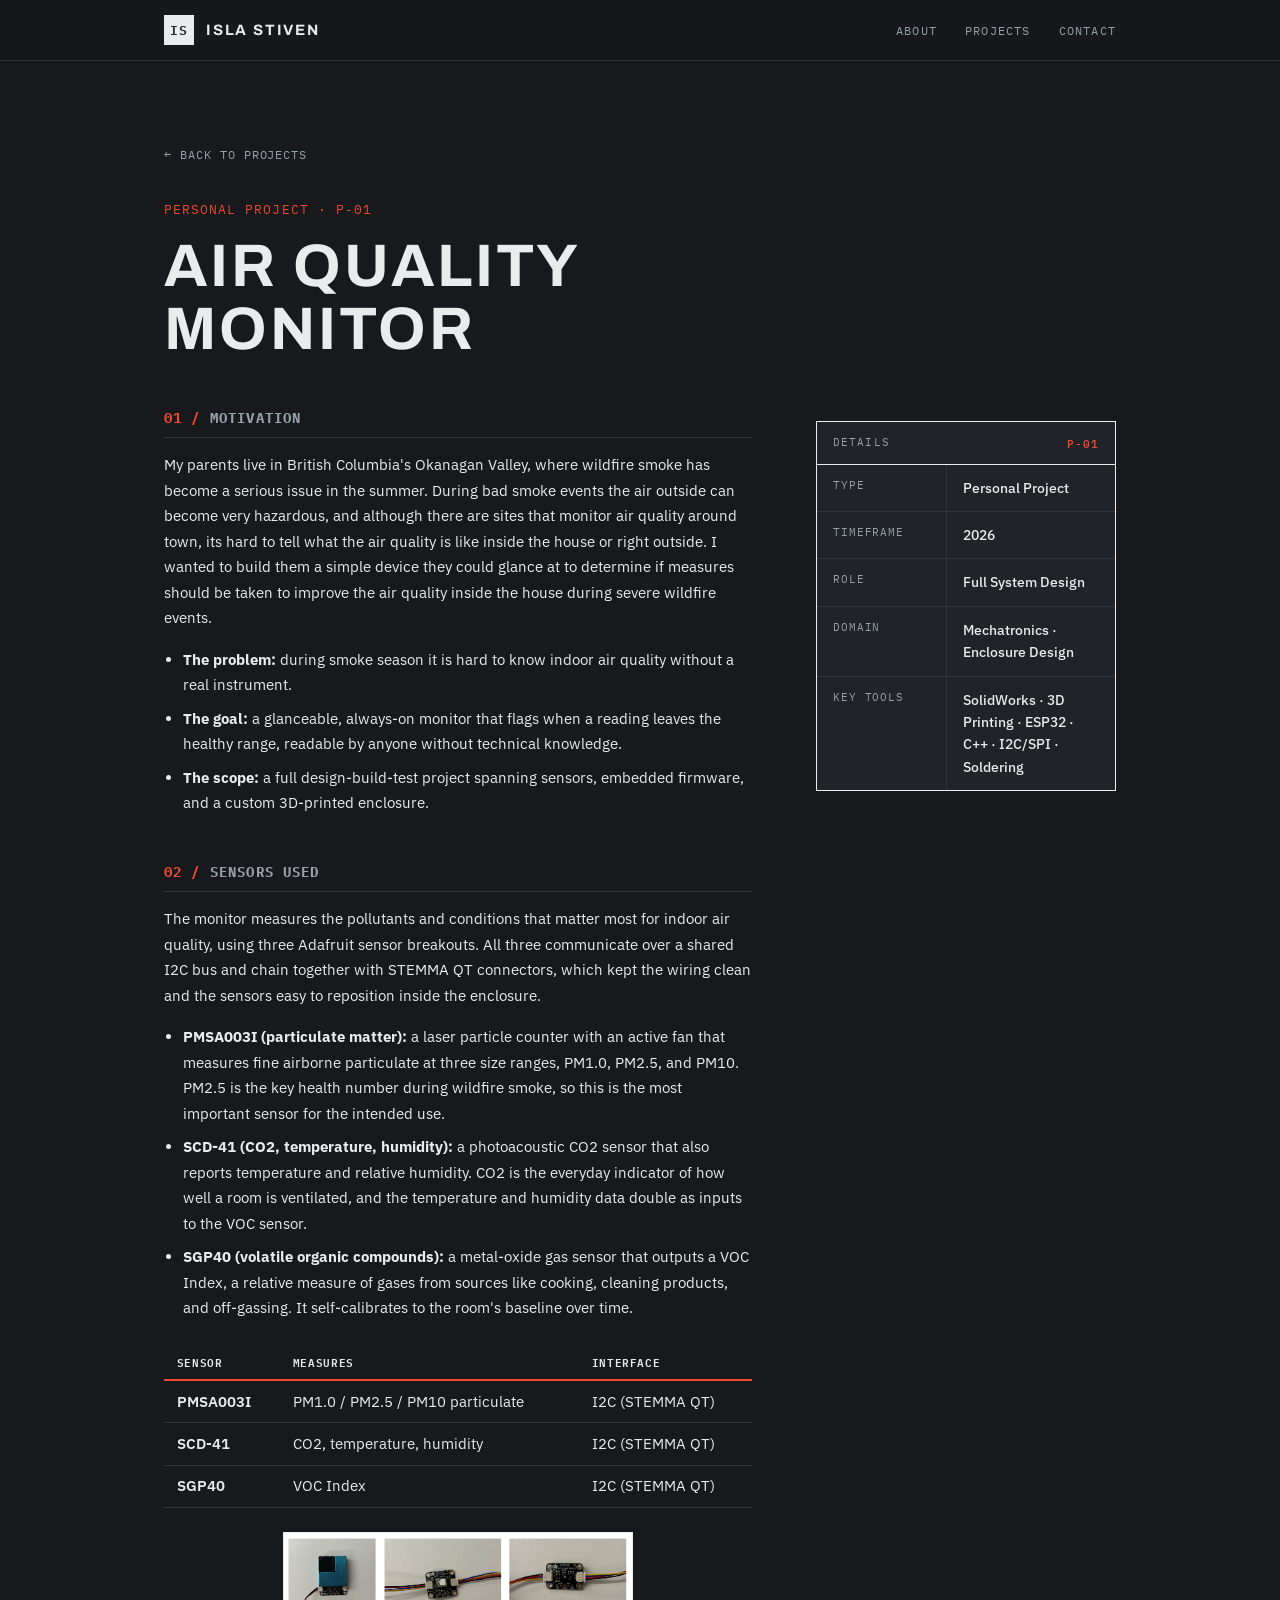
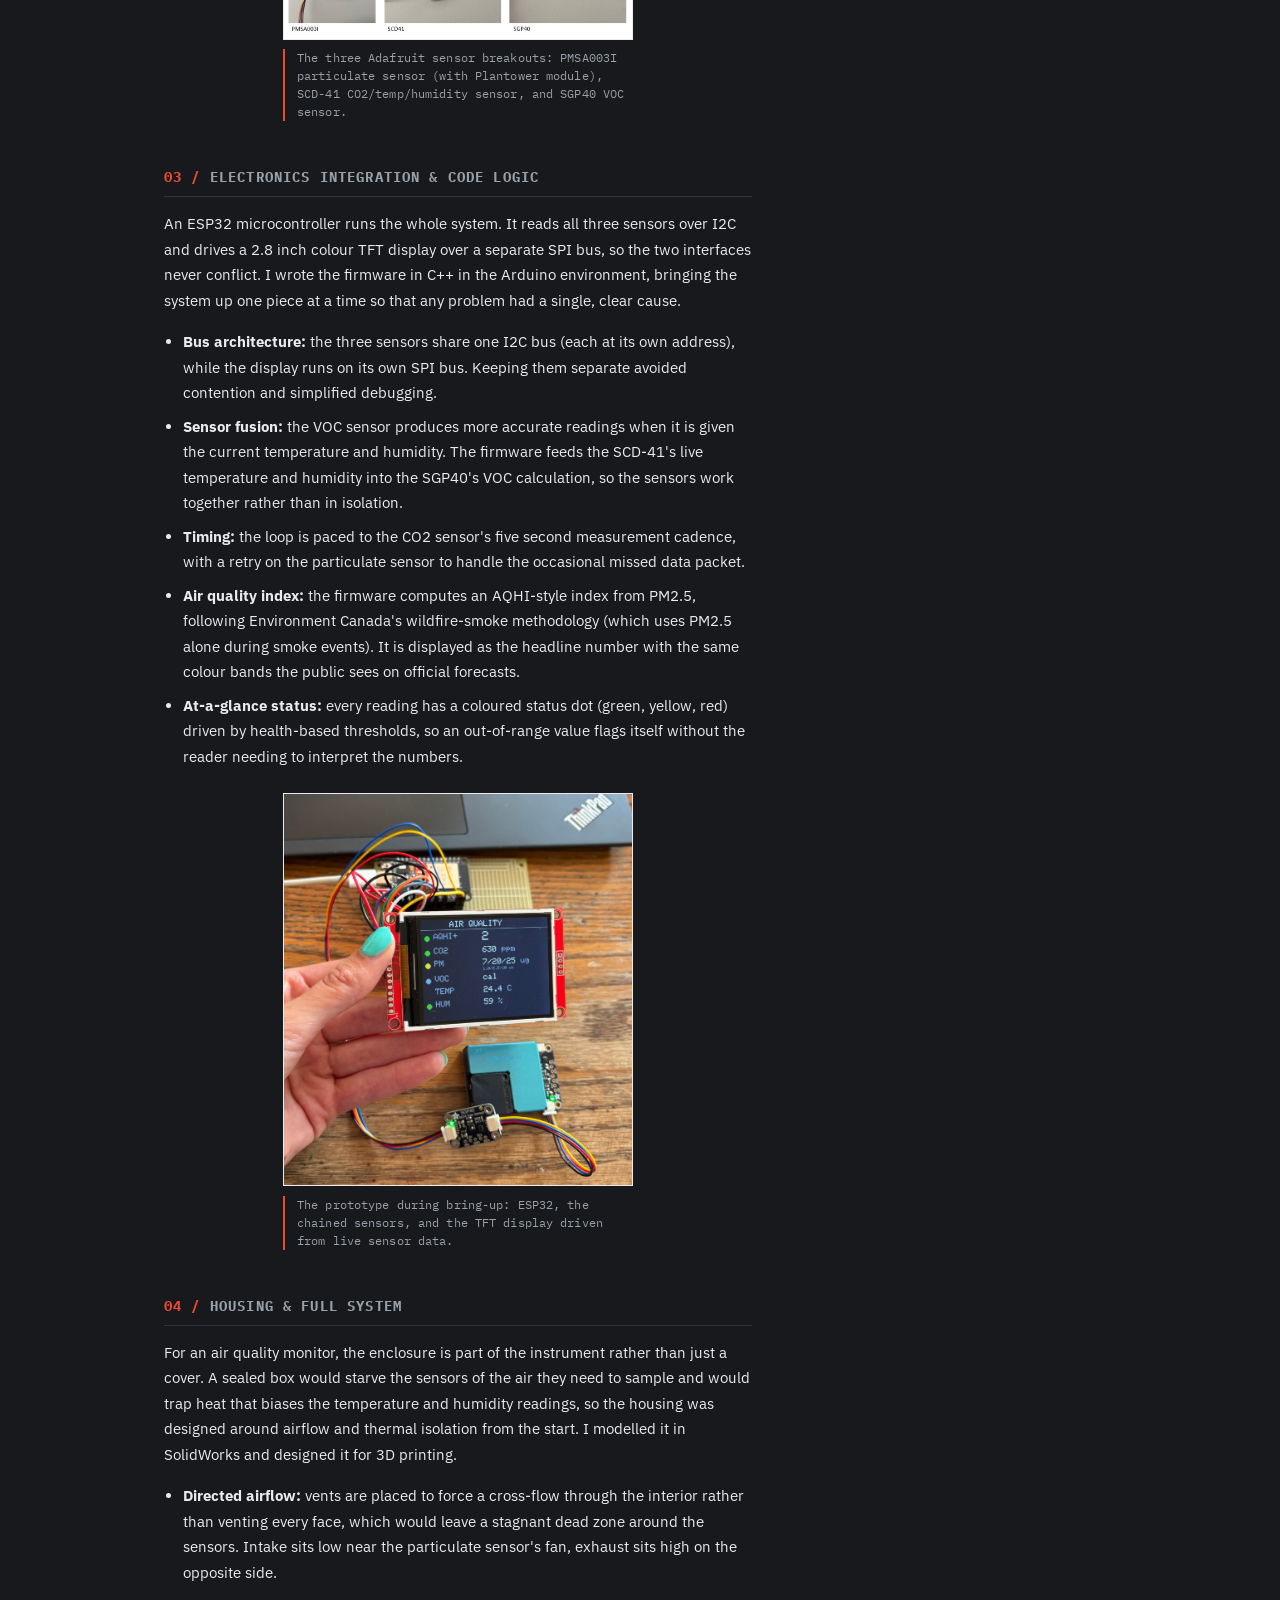
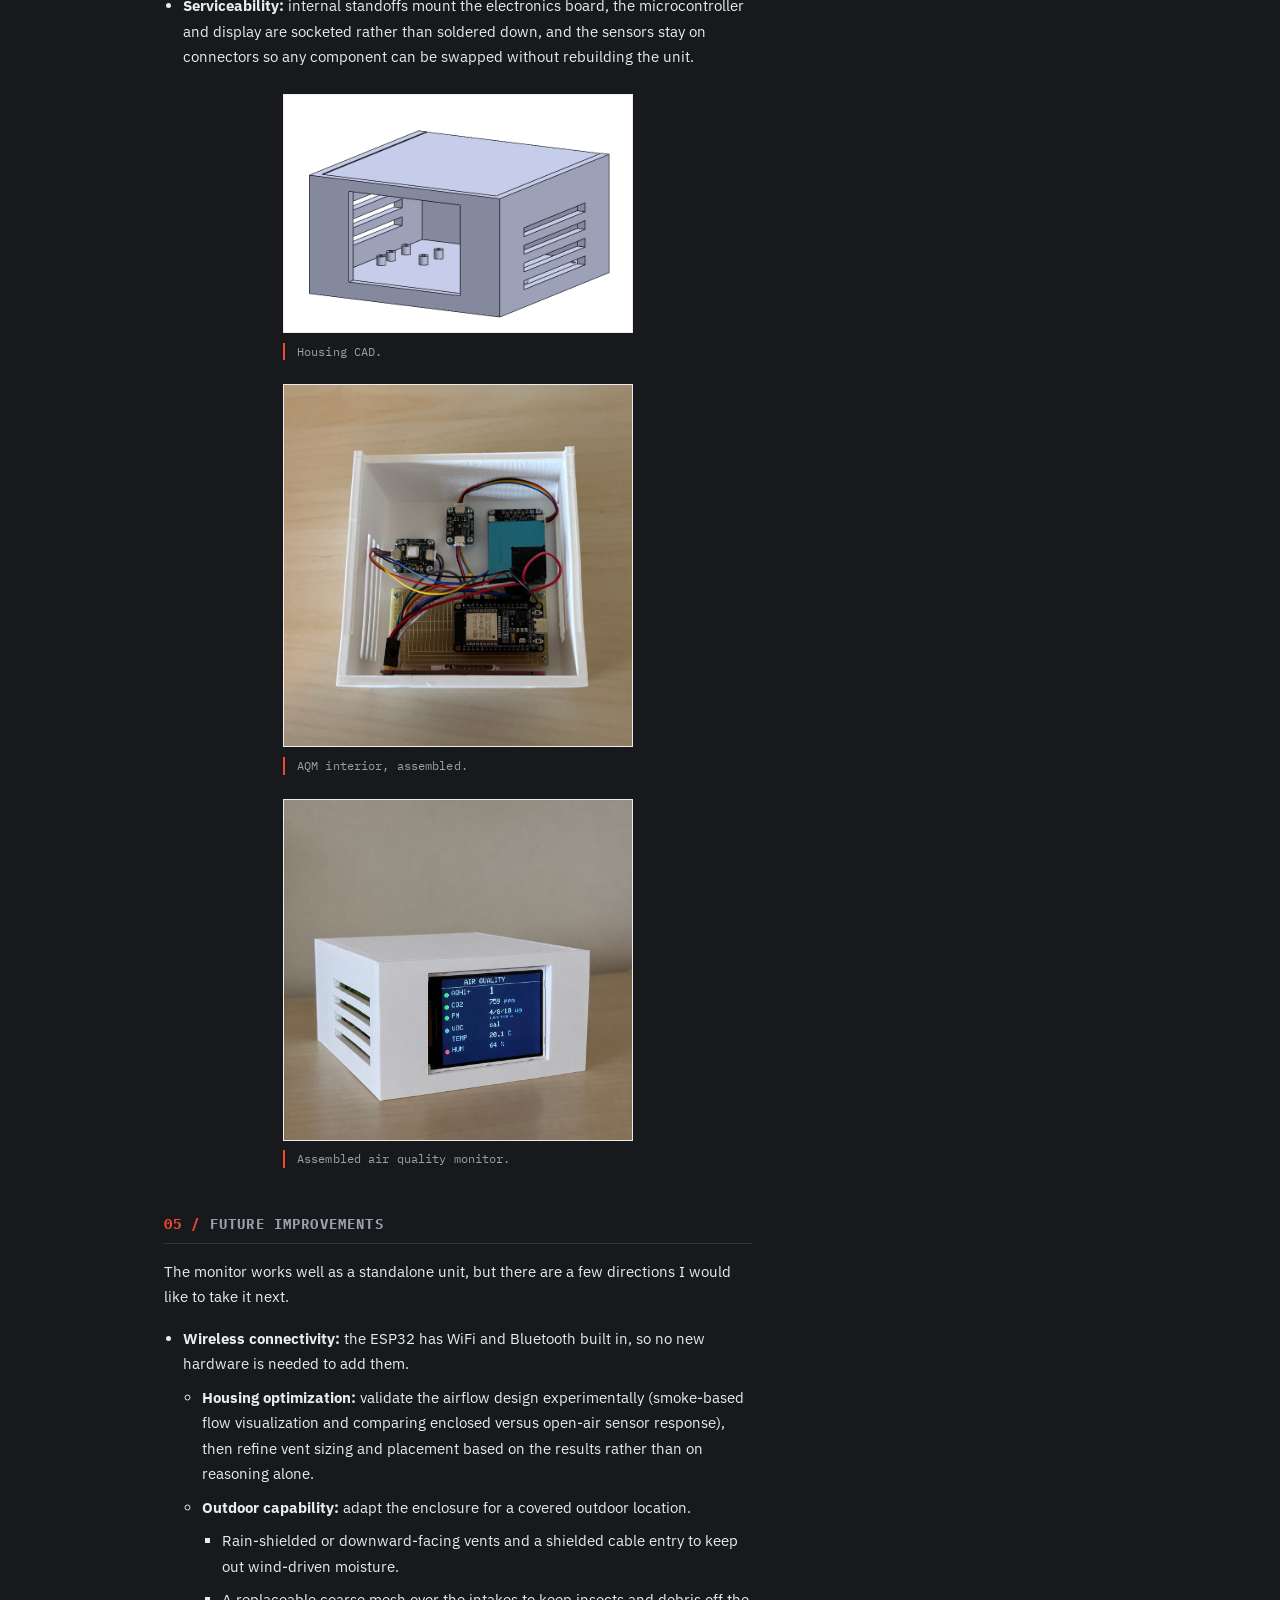
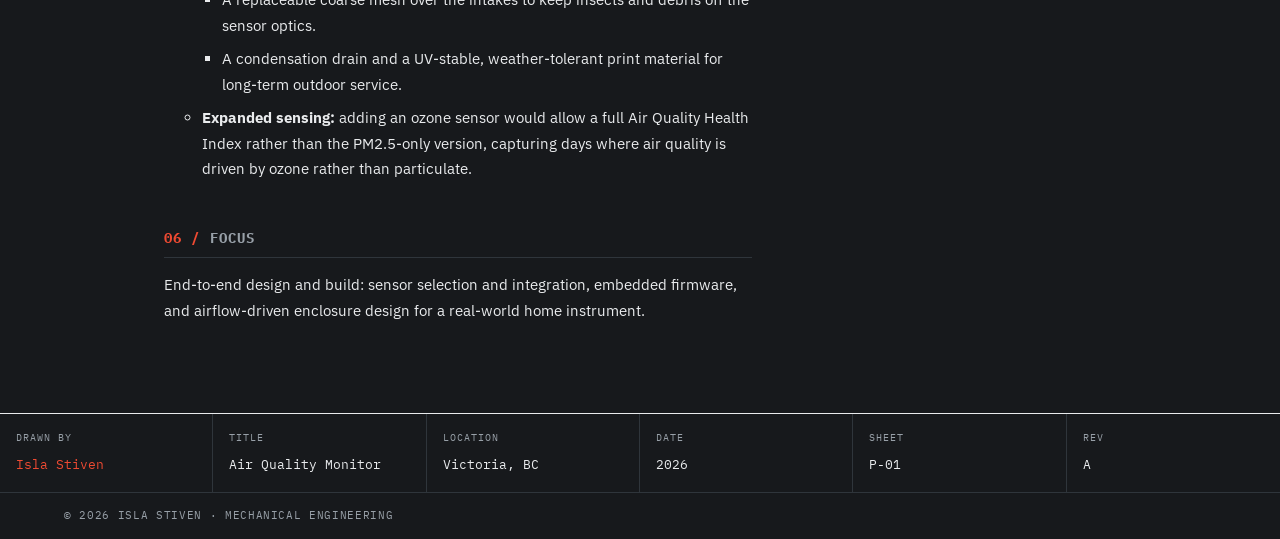
==== commit 889f433b: "Update project-airquality.html" ====
--- a/project-airquality.html
+++ b/project-airquality.html
@@ -232,8 +232,8 @@
           <figcaption>AQM interior, assembled.</figcaption>
         </figure>
         <figure class="figframe"style="max-width:350px;">
-          <img src="aqm_built.png" alt="AQM final product!">
-          <figcaption>AQM final product!</figcaption>
+          <img src="aqm_built.jpg" alt="Assembled air quality monitor!">
+          <figcaption>Assembled air quality monitor.</figcaption>
         </figure>
       </section>
 
--- a/style.css
+++ b/style.css
@@ -529,6 +529,28 @@
 }
 .figframe img { width: 100%; height: 100%; object-fit: cover; display: block; }
 
+/* Real figures on detail pages: size the frame to the actual image and let
+   the caption sit below it in normal flow. The base .figframe above is a
+   fixed 16/10 placeholder box; without this, a real (often portrait) photo
+   overflows that short box and the next section's text renders underneath it.
+   These rules aren't declared in the per-page <style> blocks, so they win
+   there and fix every project page from one place. */
+.detail-body .figframe {
+  aspect-ratio: auto;
+  display: block;
+  background: none;
+  border: 0;
+  place-items: normal;
+}
+.detail-body .figframe img {
+  width: 100%;
+  height: auto;
+  object-fit: contain;
+  display: block;
+  border: 1.5px solid var(--ink);
+  background: var(--paper-2);
+}
+
 /* ---- reveal animation -------------------------------------------------- */
 
 .reveal { opacity: 0; transform: translateY(16px); transition: opacity 0.7s ease, transform 0.7s ease; }
